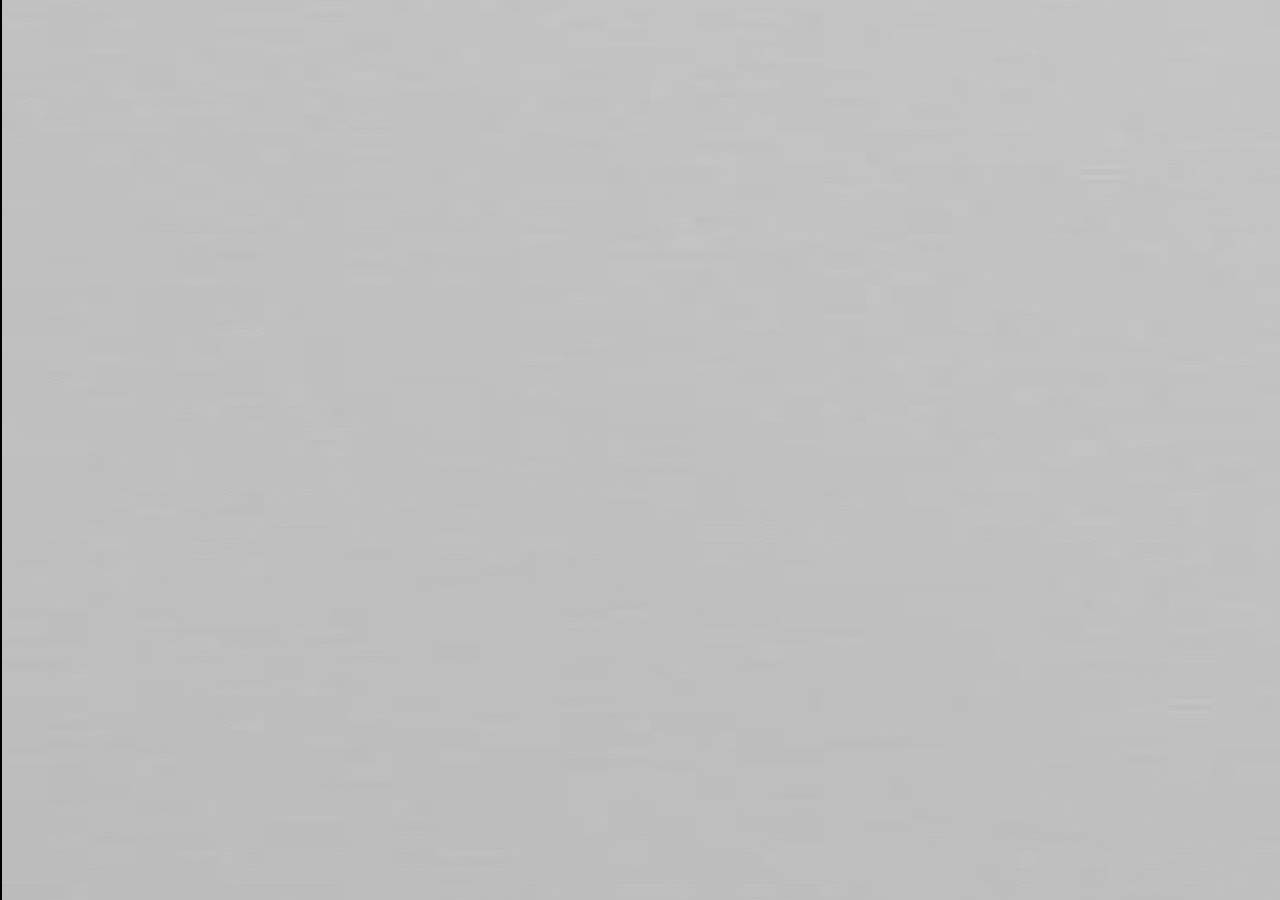
==== index.html @ d753dd09 "Moved files outside of subfolder" ====
<!DOCTYPE html>
<html lang="en">
<head>
    <meta charset="UTF-8">
    <meta http-equiv="X-UA-Compatible" content="IE=edge">
    <meta name="viewport" content="width=device-width, initial-scale=1.0">
    <link rel="stylesheet" href="ANDRO STYLE.css">
    <link rel="preconnect" href="https://fonts.googleapis.com">
<link rel="preconnect" href="https://fonts.gstatic.com" crossorigin>
<link href="https://fonts.googleapis.com/css2?family=GFS+Didot&display=swap" rel="stylesheet">
<link rel="stylesheet" href="/test.css">

    <title>Document</title>
</head>
<body>
    <!DOCTYPE html>
<html>
<head>
<meta name="viewport" content="width=device-width, initial-scale=1">
<style>
* {
  box-sizing: border-box;
}

body {
  margin: 0;
      font-family: Helvetica;
      font-size: 17px;
      padding: 0px;
      display: flex;
      justify-content: center;
      align-items: center;
      overflow: hidden;
      background-image: url(/ANDRO_background.jpg )
    }


#myVideo {
  width: auto;
  height: 100vh;
  object-fit: cover;
}

#contentPost{
  top:50px;
  position:fixed;
  font-size: 40pt;
  min-width: 100vw;
  display: flex;
  align-items: center;
  justify-content: center;
}

.logo{
  width: 500px;
  margin-top: 50px;
}

.wrapper{
  display: flex;
  flex-direction: column;
  justify-content: space-between;
  align-items: center;
  height: 100vh;
  width: 1000px;
  position:absolute;
  padding: auto;
  outline: 2px;
  outline-style: solid;
  outline-color: red;
  padding-top: 70vh;
}

.wrapper-vid{
  display: flex;
  align-items: center;
  float: none;

}

.logo-landing-page{
  margin-top: 50px;
  width:100%;
  max-width: 600px;
}

#mailing-list-landing-page{
  position: fixed !important;
  top: 53%;
  padding-top: 10px !important;
  padding-left: 10px !important;
  padding-right: 10px !important;
  padding-bottom: 20px !important;
  height: 250px;
  width: 320px;
  background-color: rgba(62, 62, 62, 0.8);
  border-radius: 4px;
}

#socials-landing-page{
  margin-top:10px;
  margin-bottom: 10px;
}

#entersite{
  position:absolute;
  top: 87%;
  width: 200px;
  height: 50px;
  border-radius: 2px;
  border: 2px;
  border-style: solid;
  border-color: white;
  display: flex;
  align-items: center;
  justify-content: center;
  background-color: rgba(255, 255, 255, 0.5);
  font-family: DIDOT;
  font-weight: BOLD;
  text-decoration: none;
  color: black;
}

#entersite:hover{
  cursor: pointer;
  background-color: rgba(255, 255, 255, 0.7);
}
</style>
<script>
  console.log("hello")
  var video = document.getElementById("video");
  let windowWidth = window.visualViewport.width
  let windowHeight = window.visualViewport.height
  console.log(windowWidth)

  let source = document.createElement("source")
  source.setAttribute("type", "video/mp4")

  if (windowWidth < 518 && windowHeight > 375) {
    //It is a small screen
    source.setAttribute("src", 'ANDRO test.mp4')
    video.append(source);
  } else
    if (windowWidth > 518 && windowWidth < 1400 && windowHeight > 788) {
      //It is an iPad
      source.setAttribute("src", 'ANDRO test.mp4')
      video.append(source);
    }
    else
      if (windowWidth < 1400 && windowHeight < 788) {
        //It is a portrait device
        source.setAttribute("src", 'ANDRO test.mp4')
        video.append(source);
      }
      else
        if (windowWidth > 1400) {
          //It is a big screen or desktop
          source.setAttribute("src", 'ANDRO test.p4')
          video.append(source);
        }

</script>
<script src="https://code.jquery.com/jquery-1.11.3.js"></script>
  <script>
   
      $(document).ready(function () {
          // Hide the div
          $("#contentPost").hide();
          // Show the div after 5s
          $("#contentPost").delay(3000).fadeIn(100);  
      });  
      
      $(document).ready(function () {
        // Hide the div
        $("#mailing-list-landing-page").hide();
        // Show the div after 5s
        $("#mailing-list-landing-page").delay(4200).fadeIn(450);  
    });  
    $(document).ready(function () {
      // Hide the div
      $("#entersite").hide();
      // Show the div after 5s
      $("#entersite").delay(4600).fadeIn(250);  
  });  
   
  </script>
</head>
<body>
  
  <div class="wrapper-vid">
<video autoplay muted id="myVideo">
  <source src="/ANDRO test.mp4" type="video/mp4">
  Your browser does not support HTML5 video.
</video>
</div>
  <a id="entersite" href="/ANDRO SITE sendinblue.html">ENTER SITE</a>
<div class="mailing-list-container" id="mailing-list-landing-page">
  <div class="mailing-text">Hey..You! <br>Sign up to my mailing list below for personalised content and be the first to get tickets to shows and new releases and more!</div>
  <div class="CONTAINER">
    <div class="sib-form">
      <div id="sib-form-container" class="sib-form-container">
        <div id="error-message" class="sib-form-message-panel">
          <div class="sib-form-message-panel__text sib-form-message-panel__text--center">
          </div>
        </div>
        <div></div>
        <div id="success-message" class="sib-form-message-panel ul.myclass">
          <div class="sib-form-message-panel__text sib-form-message-panel__text--center">
            <span class="sib-form-message-panel__inner-text">
              Your subscription has been successful.
            </span>
          </div>
        </div>
        <div></div>
        <div id="sib-container" class="sib-container--large sib-container--vertical">
          <form id="sib-form" method="POST"
                action="https://fb020527.sibforms.com/serve/[base64]"
                data-type="subscription">
            <div>
              <div class="sib-input sib-form-block">
                <div class="form__entry entry_block">
                  <div class="form__label-row ">

                    <div class="entry__field">

                      <input type="text" class="input" name="EMAIL" id="mce-EMAIL" placeholder="YOUR EMAIL">
                      <div>
                        <div class="sib-form-block">
                          <button class="sib-form-block__button sib-form-block__button-with-loader" type="submit">
                            <svg class="icon clickable__icon progress-indicator__icon sib-hide-loader-icon">

                            </svg>
                            SIGN-UP </button>
                        </div>
                      </div>
                    </div>
                  </div>

                  <label class="entry__error entry__error--primary">
                  </label>
                </div>
              </div>
            </div>


            <input type="text" name="email_address_check" value="" class="input--hidden">
            <input type="hidden" name="locale" value="en">
          </form>
        </div>
      </div>
   
    </div>
    <div class="socials" id="socials-landing-page">
      <img src="/SOCIALS/spotify.svg" class="social-icon" alt="spotify icon">
      <img src="/SOCIALS/facebook-f.svg" class="social-icon" id="facebook" alt="facebook icon">
      <img src="/SOCIALS/twitter.svg" class="social-icon" alt="twitter icon">
      <img src="/SOCIALS/instagram.svg" class="social-icon" alt="instagram icon">
  </div>
  </div>
</div>

<script>
  window.REQUIRED_CODE_ERROR_MESSAGE = 'Please choose a country code';
  window.LOCALE = 'en';
  window.EMAIL_INVALID_MESSAGE = window.SMS_INVALID_MESSAGE = "That doesn't look quite right - try again!";

  window.REQUIRED_ERROR_MESSAGE = "This field cannot be left blank. ";

  window.GENERIC_INVALID_MESSAGE = "That doesn&#039;t look quite right - try again!";




  window.translation = {
    common: {
      selectedList: '{quantity} list selected',
      selectedLists: '{quantity} lists selected'
    }
  };

  var AUTOHIDE = Boolean(1);
</script>
<script defer src="https://sibforms.com/forms/end-form/build/main.js"></script>
  <div id="contentPost">
   <img src="/andro-black.png" alt="Andro-LOGO" class="logo-landing-page">
  </div>

 
<script>
      window.REQUIRED_CODE_ERROR_MESSAGE = 'Please choose a country code';
      window.LOCALE = 'en';
      window.EMAIL_INVALID_MESSAGE = window.SMS_INVALID_MESSAGE = "That doesn't look quite right - try again!";
    
      window.REQUIRED_ERROR_MESSAGE = "This field cannot be left blank. ";
    
      window.GENERIC_INVALID_MESSAGE = "That doesn&#039;t look quite right - try again!";
    
    
    
    
      window.translation = {
        common: {
          selectedList: '{quantity} list selected',
          selectedLists: '{quantity} lists selected'
        }
      };
    
      var AUTOHIDE = Boolean(1);
    </script>
    <script defer src="https://sibforms.com/forms/end-form/build/main.js"></script>


</body>
</html>
</body>
</html>
---- ANDRO STYLE.css ----
/* html,body{
    margin:0;
    background-color: black;
    padding:0;
    align-items: center;
    display: flex;
    flex-direction: column;
    overflow-x: hidden;
    max-width: 100%;
    position: relative;
} */
.lock-scroll00000 {
    position:fixed;
}

#mobile-video{
    max-width: 100vw;
    position: fixed;
    width: 100%;
    min-height: 100%;
    position: absolute;
    object-fit: cover;
    z-index: 0;   
    display: none;
}

#banner-video[poster]{
    object-fit: cover;
}
#smaller-video[poster]{
    object-fit: cover;
}
#mobile-video[poster]{
    object-fit: cover;
}

#smaller-video{
    max-width: 100vw;
    position: fixed;
    width: 100%;
    min-height: 100%;
    position: absolute;
    object-fit: cover;
    z-index: 0;   
    display: none;
    max-height: 100vh;
}

#banner-video{
    max-width: 100vw;
    position: fixed;
    width: 100%;
    height: 100%;
    position: absolute;
    object-fit: cover;
    z-index: 0;   
    display: block;
}

.landing-video{
    opacity: 0.9;
    min-width: 100vw;
    max-width: 100vw;
    height: 100vh;
    max-height: 100vh;
    position: relative;
    z-index: 0;
    padding-bottom: 50px;
}

.award-poster{
    display: flex;
    align-items: center;
    justify-content: center;
    width:70vw;
}

.background-background{
    margin-top:100vh;
    position: absolute;
    width:100%;
    overflow-y: hidden;
}

.background-image-right{
    float:right;
    min-width:100%;
}

.background-image-right-scale{
    float:right;
    transform: scale(1.3);
}

.background-image-left{
    float:left;
    min-width: 100%;
}


/* .big-background-container{
    position:relative;
    max-width:100vw;
    max-height: 1500px;
} */

/* SCALE THE HEIGHT HERE TO CHANGE OVERALL HEIGHT OF PAGE */
.background-container{
    position: relative;
    z-index: 0;
    right:0;
    background-size:cover;
    width: 100vw;
    overflow: hidden;
}

.mailing-text{
    width:280px;
    text-align: center;
    font-family: didot;
    color: white;
    font-size: 12pt;
    line-height: 1.5;
}

.end{
    position: relative;
    z-index: 100;
    margin-top: 180px;
    height: 80px;
    width: 100vw;
    color: white;
    display: flex;
    justify-content: space-between;
    align-items: center;
    flex-direction: column;
}

.footer-text{
    font-family: didot;

}

.navbar{
    width: 100vw;
    display: flex;
    flex-direction: row;
    justify-content: space-between;
    z-index: 1;
    position: fixed;
    top:0;
    z-index: 1;
}

.logo-container{
    max-width: 300px;
    z-index: 1000;
    display: flex;
    position: fixed;
    left:0px;
}

.andro-logo{
    max-width: 100%;
    padding-top: 34px;
    padding-left: 40px;
    z-index: 100;
}

.big-menu-container{
    position: fixed;
    display: flex;
    right: 30px;
    top:40px;
    z-index: 999999999;
}

.menu-container-lewis{
    max-width: 400px;
    display: flex;
    justify-content: space-evenly;
    flex-direction: row;
    margin-top: 50px;
    z-index: 1;
    margin-right: 50px;
    position: absolute;
}

.menu-item-og{
    font-size: 12pt;
    color: white;
    font-family: DIDOT;
    font-weight:lighter;
    text-decoration: none;
    opacity: 0.7;
    width: auto;
    margin-left: 10px;
    margin-right: 10px;
}

.menu-item-og:hover{
    opacity: 1;
    transition-duration: 100ms;
}

.page{
    position:relative;
    display:flex;
    align-items: center;
    justify-content: space-between;
    flex-direction: column;
    width:100vw;
    padding:120px;
    /* outline-width:2px;
    outline-style: solid;
    outline-color: white; */
}

.page-bottom{
    position:relative;
    display:flex;
    align-items: center;
    justify-content: space-between;
    flex-direction: column;
    width:100vw;
    padding-top:50px;
    padding-left:150px;
    padding-right: 150px;
    /* outline-width:2px;
    outline-style: solid;
    outline-color: white; */
}

.mailing-list-container{
    display:flex;
    justify-content: space-between;
    flex-direction: column;
    align-items: center;
    height: 290px;
    width: 280px;
    position: sticky;
    top: 20px;
    z-index: 400;
    padding-top: 90px;
    padding-left: 55px;
    padding-bottom: 20px;
}

.mailing-list-container--landing{
    position:static;
    display:flex;
    justify-content: space-between;
    flex-direction: column;
    align-items: center;
    height: 200px;
    width: 280px;
    z-index: 400;
}

input::placeholder{
    font-family: DIDOT;
    position:sticky;
    bottom: 0;
    text-align: center;
    color: white;
    font-size: 12px;
}

input{
    font-family: didot;
    color: grey;
}



#mc-embedded-subscribe-form{
    display: flex;
    flex-direction: row;
}

.email-box{
    width: 260px;
    height: 30px;
    background-color: rgba(255, 255, 255, 0.24);
    outline: white;
    outline-style: solid;
    outline-width: 2px;
    border-radius: 2pt;
    display: flex;
    justify-content: space-between;
    align-items: center;
    flex-direction: row;
}

.email-address-text{
    color: white;
    height: 33px;
    width: 170px;
    display:flex;
    align-items: center;
    justify-content: center;
    font-size: 12px;
    font-family: didot;
    opacity: 70%;
    bottom:68.5px;
    padding-top: 3px;
}

.line{
    width:2px;
    background-color:white;
    padding-bottom:0%;
    margin: 0%;
    height:100%;
}

.sign-up{
    color: white;
    height: 33px;
    width: 80px;
    display: flex;
    align-items: center;
    justify-content: center;
    font-size: 12px;
    font-family: didot;
    opacity: 100%;
    bottom:68.5px;
    text-decoration: none;
    outline-width: 0px;
    padding-top: 3px;  
}

.socials{
    display: flex;
    flex-direction: row;
    width: 220px;
    justify-content: space-between;
    align-items: center;
    color: white;
    padding-top: 7px;
    margin-bottom: 10px;
}


#facebook{
    width: 15px;
}

.social-icon{
    width: 25px;
    opacity: 0.8;
}

.social-icon:hover{
    opacity: 1;
    cursor: pointer;
}

.buyandstream{
    position:absolute;
    display: flex;
    flex-direction: column;
    justify-content: space-between;
    align-items: center;
    height: 50px;
    width:100vw;
    max-width: 100%;
    bottom:5vh;
    /* outline-width:2px;
    outline-style: solid;
    outline-color: white; */
}

.buyorstream{
    color: white;
    text-decoration: underline;
    font-size: 18px;
}

/* .page-live{
    position:relative;
    display:flex;
    align-items: center;
    justify-content: space-between;
    flex-direction: column;
    width:100vw;
    height:auto;
    min-height: 70vh;
    outline-width:2px;
    outline-style: solid;
    outline-color: white;
 } */

.page-content-container{
    display: flex;
    flex-direction: column;
    align-items: center;
    justify-content: space-between;
    height:auto;
}

.page-content-container-bottom{
    display: flex;
    flex-direction: column;
    align-items: center;
    justify-content: space-between;
}



.header{
    font-family: didot;
    font-size: 18px;
    font-weight: bold;
    color: white;
    margin-bottom: 80px;
    margin-top: 38px;
}

.music-container{
    display: flex;
    flex-direction: column;
    height: 140vh;
    justify-content:space-between;
    align-items: center;
    padding: 100px;

}

.EP-artwork{
    width: 450px;
}

#relative.buyandstream{
    width: 500px;
    position:relative;
    margin-bottom: 0px;
}

.EP-container{
    display: flex;
    align-items: center;
    flex-direction: column;
    justify-content: space-between;
    height: 580px;
}

.both-EP{
    display: flex;
    flex-direction: row;
    justify-content: space-between;
    width: 1100px;
}

.vid-container{
   
    display: flex;
    align-items: center;
    justify-content: center;
    position: relative;
}

.video{
    position: relative;
    width: 100%;
    height: 100%;
    aspect-ratio: 16 /9;
}

.video-page-container{
    display: flex;
    flex-direction: column;
    justify-content:space-between;
    align-items: center;
    padding: 100px;
}

* {box-sizing:border-box}

/* Slideshow container */
/* .slideshow-container {
  max-width: 1000px;
  position: relative;
  margin: auto;
  display: flex;
  flex-direction: row;
  align-items: center;
  justify-content: center;
  margin-top: 10px;
  margin-bottom: 20px;
} */

/* Hide the images by default */
.mySlides {
    width: 90vw;
    max-width: 1200px;
    max-height: 90%;
    position: relative;
}

/* Container for the L+R arrows */
.arrows{
    position: absolute;
    z-index: 100;
    display: flex;
    flex-direction: row;
    justify-content: space-between;
    width: 85vw;
    max-width:1000px;
}


.arrow{
    width:28px;
}

/* Next & previous buttons */
.prev, .next {
  cursor: pointer;
  position: relative;
  top: 50%;
  display: flex;
  align-items: center;
  justify-content: center;
  padding: 16px;
  color: rgb(255, 255, 255);
  font-weight: bold;
  font-size: 28px;
  transition: 0.6s ease;
  border-radius: 0 3px 3px 0;
  user-select: none;
    transform: scale(0.7);
}

/* Position the "next button" to the right */
.next {
  right: 0;
  border-radius: 3px 0 0 3px;
}

/* Fading animation */
.fade {
  animation-name: fade;
  animation-duration: 1.5s;
}

@keyframes fade {
  from {opacity: .4}
  to {opacity: 1}
}

.link-block{
    margin-top: 30px;
}
.see-more{
    color: white;
    text-decoration: underline;
    font-family: didot;
    font-size: 12pt;
    position: relative;
}

.anchor{
    position:absolute;
    margin-bottom: 150px;
}

.email-helper-text{
    font-family: didot;
    font-size: 200pt;
}

.full-screen-image{
    width: 100vw;
    min-height: 100vh;
}

/* HAMBURGER MENU STYLING */

#menu__toggle {
    opacity: 0;
  }
  
  #menu__toggle:checked~.menu__btn>span {
    transform: rotate(45deg);
  }
  
  #menu__toggle:checked~.menu__btn>span::before {
    top: 0;
    transform: rotate(0);
  }
  
  #menu__toggle:checked~.menu__btn>span::after {
    top: 0;
    transform: rotate(90deg);
  }
  
  #menu__toggle:checked~.menu__box {
    visibility: visible;
    left: 0;
  }
  
  .menu__btn {
    display: flex;
    align-items: center;
    position: absolute;
    top: 22px;
    left: 88%;
    width: 32px;
    height: 32px;
    cursor: pointer;
    z-index: 2;
  }
  
  .menu__btn>span {
    display: block;
    position: absolute;
    width: 100%;
    height: 2px;
    background-color: #616161;
    transition-duration: .25s;
  }
  
  .menu__btn>span::before,
  .menu__btn>span::after {
    display: block;
    position: absolute;
    width: 100%;
    height: 2px;
    background-color: #616161;
    transition-duration: .25s;
  }
  
  .menu__btn>span::before {
    content: '';
    top: -8px;
  }
  
  .menu__btn>span::after {
    content: '';
    top: 8px;
  }
  
  .menu__box {
    display: block;
    position: fixed;
    visibility: hidden;
    top: 0;
    left: -100%;
    width: 100%;
    height: 100%;
    margin: 0;
    padding: 80px 0;
    transition-duration: .25s;
    z-index: 1;
  }
  
  .menu__item {
    display: block;
    padding: 12px 24px;
    color: black;
    font-size: 25px;
    font-weight: 600;
    text-decoration: none;
    transition-duration: .25s;
  }
  
  
  .nav_desc {
    position: relative;
    text-align: center;
    padding-top: 50px;
    color: blue;
  }

  .logo-landing-page{
      padding-left: 40px;
      padding-right:40px;
  }
  .social-link{
      position: relative;
  }

  /* mute button stuff */

  #mutebutton {
    width: 45px;
    height: 60px;
    position: fixed;
    bottom: 5vh;
    left: 5%;
    z-index: 999999;
    opacity: 0;
    cursor: pointer;
  }

  .icon {
    position: fixed;
    bottom: 5vh;
    left: 5%;
    z-index: 10;
    cursor: pointer;
    transform-origin: left;
    opacity: 0.7;
  }

  .icon2 {
    position: fixed;
    bottom: 5vh;
    left: 5%;
    z-index: 10;
    cursor: pointer;
    transform-origin: left;
    opacity: 0;
  }

  .shapeexp:hover {
    fill-rule: nonzero;
    opacity: 1;
  }

  .shapeexp {
    z-index: 99999999999999;
  }

  .hoverexp {
    height: 45px;
    border: 2px solid white;
    text-align: center;
    width: 120px;
    padding: 0px !important;
    font-size: 16px;
    color: #fff;
    border-radius: 3px;
    position: fixed;
    bottom: 5vh;
    left: 7%;
    margin-left: -60px;
    cursor: pointer;
  }

  /* ///BREAKPOINTS/// */

/* @media only screen and (max-width: 1500px)and (min-width: 800px) {
    #smaller-video{
        display: flex;
    }
    #banner-video{
        display:none;
    }
    #mobile-video{
        display:none;
    }
} */
@media only screen and (max-width: 1500px) and (orientation:portrait) and (min-width:838px) {

    .award-poster{
        display: flex;
        align-items: center;
        justify-content: center;
        width:96vw;
    }
    .both-EP{
        display: flex;
        flex-direction: column;
        justify-content: space-between;
        width: auto;
    }
    /* .video{
        width: 850px;
        height: 420px;
    } */

    #live-dates{
        height: auto;
        padding-top:50px;
        padding-bottom:50px;
    }
    #topEP{
        margin-bottom: 50px;
    }
    .header{
        margin-bottom: 60px;
    }
    .page{
        padding: 0px;
        padding-top: 80px;
        padding-bottom: 80px;
    }
    .end{
        margin-top:120px;
    }
    #banner-video{
        display:none;
    }
    #smaller-video{
        display:flex;
    }
    #mobile-video{
        display:none;
    }
}

@media only screen and (max-width: 1324px){
    .both-EP{
        display: flex;
        flex-direction: column;
        height: auto;
    }

    #topEP{
        margin-bottom: 40px;
    }
    #banner-video{
        display: none !important;
    }
    #smaller-video{
        display: flex;
    }

}
@media only screen and (min-width: 1024px) and (max-height: 730px){
    .mailing-list-container{
        position: absolute;
        padding-top: 100px;
        padding-left: 0px;
        padding-bottom: 0px;
        height: auto;
        top:0;
        margin-top:100vh;
        width: 100vw;
    }
    .height{
        min-height:300px;
        min-width: 10px;
        background-color: blue;
    }
    #banner-video{
        display: none !important;
    }
    #smaller-video{
        display: flex;
    }
  
}
@media only screen and (max-width: 1024px) and (orientation:landscape){
    .mailing-list-container{
        position: absolute;
        padding-top: 100px;
        padding-left: 0px;
        padding-bottom: 0px;
        height: auto;
        top:0;
        margin-top:100vh;
        width: 100vw;
    }
    .height{
        min-height:300px;
        min-width: 10px;
        background-color: blue;
    }

    .EP-container{
        height: auto;
    }
    .buyandstream{
        margin-top:70px;
    }

    .header{
        margin-bottom: 40px;
    }

    #banner-video{
        display: none !important;
    }
    #smaller-video{
        display: flex;
    }
}

@media only screen and (max-width: 800px) and (orientation:landscape){
    #banner-video{
        display: none;
    }
}
@media only screen and (max-width: 1024px) and (orientation:portrait){

    #award-poster-page{
        width:100vw;
        padding-left: 2vw;
        padding-right:2vw;
    }

    .award-poster{
        max-height: 100vh;
    }
    /* .video{
        width: 100vw;
        height: 400px;
    } */
    .page{
        padding: 0px;
        padding-top: 50px;
        padding-bottom: 50px;
    }
    .end{
        margin-top:120px;
    }
    .andro-logo{
        padding-top: 30px;
        padding-left: 30px;
    }
    .mailing-list-container{
        position: absolute;
        padding-top: 150px;
        padding-left: 0px;
        padding-bottom: 0px;
        height: auto;
        top:0;
        margin-top:100vh;
        width: 100vw;
    }
    .height{
        min-height:350px;
        min-width: 10px;
        background-color: blue;
    }
    .menu-container{
        display: flex;
    } 
    #banner-video{
        display: none;
    }

    #smaller-video{
        display:flex;
    }

}

@media only screen and (max-width: 800px) and (min-height:400px) {

    /* .video{
        width: 100vw;
        height: 350px;
    } */
     .menu-container{
        display: none;
    } 
    .navbar-hamburger .menu-items {
        position: relative;
    } 
    .end{
        margin-top:80px;
    }
    .navbar-hamburger .menu-items {
        position: relative;
    } 

    .big-menu-container{
        display: none;
    }
    .andro-logo{
        padding-top: 30px;
        padding-left: 30px;
    }
    .header{
        margin-bottom:50px;
    }
    .award-poster{
        width:100vw;
        padding-left: 0vw;
        padding-right:0vw;
    }
    #banner-video{
        display: none !important;
    }
    #mobile-video{
        display:flex;
        width: auto;
        max-height:100vh;
        align-self: center;
        display: flex;
    }
    #smaller-video{
        display:none!important;
    } 
    .mailing-list-container{
        position: absolute;
        padding-top: 150px;
        padding-left: 0px;
        padding-bottom: 0px;
        height: auto;
        top:0;
        margin-top:100vh;
        width: 100vw;
    }
    .height{
        min-height:350px;
        min-width: 10px;
        background-color: blue;
    }
}

@media only screen and (max-width: 507px) and (orientation:portrait) {

    .page{
        padding: 0px;
        padding-top: 50px;
        padding-bottom: 50px;
    }
    .menu-container{
        display: none;
    }
    .EP-artwork{
        width:320px;
    }
    .EP-container{
        height: 440px;
    }
    .end{
        margin-top:70px;
    }

    .logo-container{
        max-width: 270px;
        margin-top: 5px;
        margin-left: 5px;
    }
    /* .video{
        width: 100vw;
        height: 250px;
    } */
    .andro-logo{
        padding-top: 25px;
        padding-left: 30px;
    }
    #sib-container{
        padding-top: 10px;
        padding-bottom: 10px;
    }

    .CONTAINER{
        margin-top: 3px !important;
        margin-bottom: 3px !important;
    }
    .award-poster{
        width:100vw;
        padding-left: 0vw;
        padding-right:0vw;
    }
    #banner-video{
        display:none;
    }
    #mobile-video{
        display:flex;
    }
    .mailing-list-container{
        position: absolute;
        padding-top: 80px!important;
        padding-left: 0px;
        padding-bottom: 0px;
        height: auto;
        top:0;
        margin-top:100vh;
        width: 100vw;
    }
    .height{
        min-height:300px!important;
        min-width: 10px;
        background-color: blue;
    }
    .end-margin{
        height:20px !important;
    }
}

@media only screen and (max-width: 400px) and (orientation:portrait) {
    .logo-container{
        max-width: 200px;
        margin-top: 10px;
        margin-left: 10px;
    }
    .award-poster{
        width:100vw;
        padding-left: 0vw;
        padding-right:0vw;
    }
    #banner-video{
        display:none;
    }
    #mobile-video{
        display:flex;
        min-width: 100vw;
    }
    .mailing-list-container{
        position: absolute;
        padding-top: 150px;
        padding-left: 0px;
        padding-bottom: 0px;
        height: auto;
        top:0;
        margin-top:100vh;
        width: 100vw;
    }
    .height{
        min-height:350px;
        min-width: 10px;
        background-color: blue;
    }
    .end-margin{
        height:20px !important;
    }
    .andro-logo{
        padding-left:15px;
    }
    /* .EP-artwork{
        height: 90vh;
        width: auto;
    }

    .EP-container{
        height: auto;
    }
    .buyandstream{
        margin-top:70px;
    }

    .header{
        margin-bottom: 40px;
    } */
}

@media only screen and (max-width: 799px) and (orientation:landscape) {

    .big-menu-container{
        display: none;
    }
    .navbar-hamburger .menu-items {
        position: relative;
    } 
    #mailing-text-mobile{
        padding-top:20px;
        text-align: center;
        max-width: 250px;
    }
    .EP-artwork{
        height: 90vh;
        width: auto;
    }

    .EP-container{
        height: auto;
    }
    .buyandstream{
        margin-top:70px;
    }

    .header{
        margin-bottom: 40px;
    }
  
    .CONTAINER{
        margin-top: 5px !important;
    }
    .socials{
        padding-top: 15px;
    }
    .mailing-list-container{
        position: absolute;
        padding-top: 150px;
        padding-left: 0px;
        padding-bottom: 0px;
        height: auto;
        top:0;
        margin-top:100vh;
        width: 100vw;
    }
    .height{
        min-height:350px;
        min-width: 10px;
        background-color: blue;
    }
    #banner-video{
        display: none;
    }
    
}
@media only screen and (max-width: 300px) {
    .andro-logo{
        width: 150px;
        padding-left: 10px;
    }
    .hamburger{
        transform: scale(0.6);
        margin-top: -6px;
    }
    #mobile-video{
        min-width:100vw;
        height: auto;
    }
    #banner-video{
        display:none;
    }
    .EP-artwork{
        max-width: 100vw;
    }
}
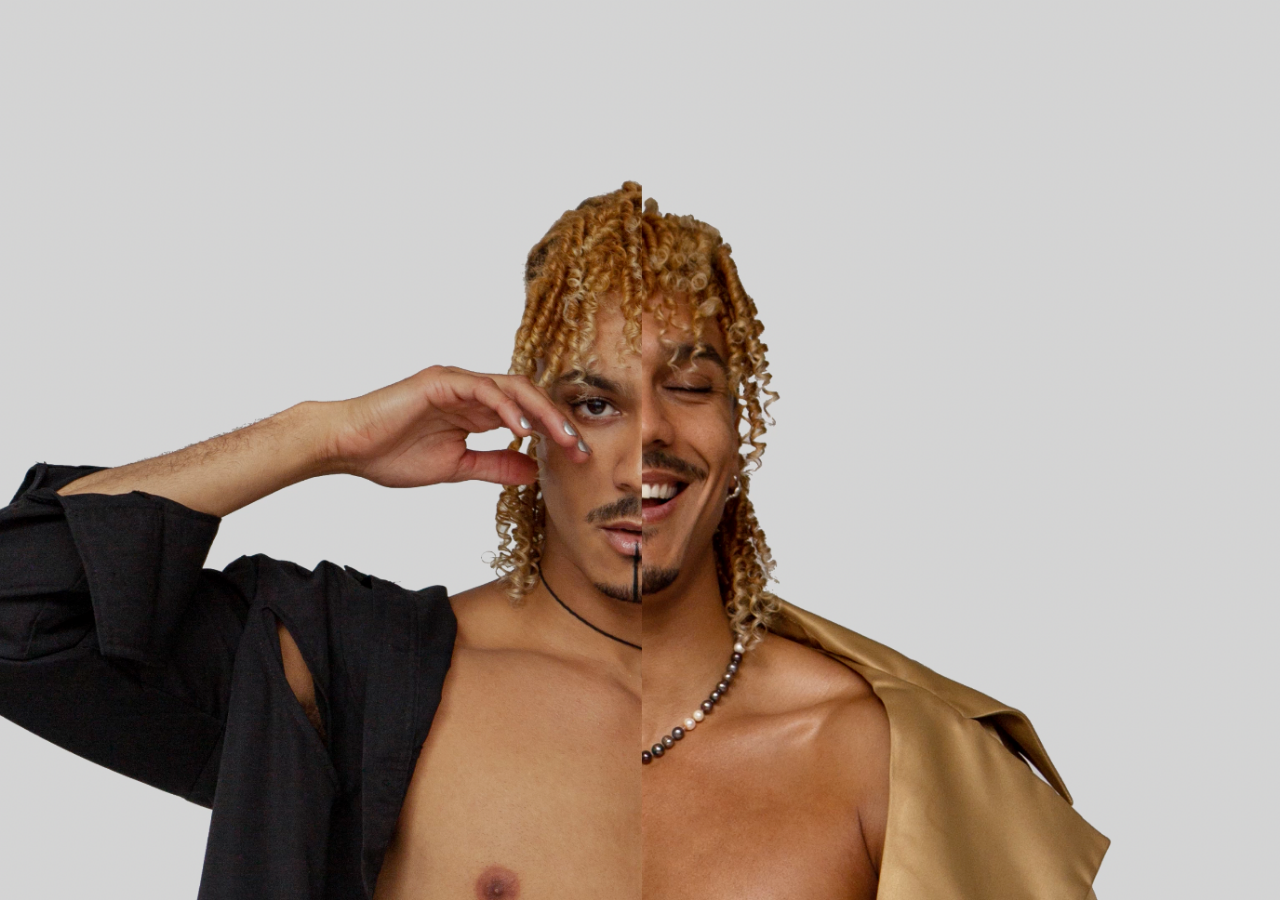
==== commit a0c7754f: "landing page should work now" ====
--- a/index.html
+++ b/index.html
@@ -1,316 +1,245 @@
 <!DOCTYPE html>
 <html lang="en">
+
 <head>
-    <meta charset="UTF-8">
-    <meta http-equiv="X-UA-Compatible" content="IE=edge">
-    <meta name="viewport" content="width=device-width, initial-scale=1.0">
-    <link rel="stylesheet" href="ANDRO STYLE.css">
-    <link rel="preconnect" href="https://fonts.googleapis.com">
-<link rel="preconnect" href="https://fonts.gstatic.com" crossorigin>
-<link href="https://fonts.googleapis.com/css2?family=GFS+Didot&display=swap" rel="stylesheet">
-<link rel="stylesheet" href="/test.css">
-
-    <title>Document</title>
+  <meta charset="UTF-8">
+  <meta http-equiv="X-UA-Compatible" content="IE=edge">
+  <meta name="viewport" content="width=device-width, initial-scale=1.0">
+  <link rel="stylesheet" href="ANDRO STYLE.css">
+  <link rel="preconnect" href="https://fonts.googleapis.com">
+  <link rel="preconnect" href="https://fonts.gstatic.com" crossorigin>
+  <link href="https://fonts.googleapis.com/css2?family=GFS+Didot&display=swap" rel="stylesheet">
+  <link rel="stylesheet" href="/MAILING-LIST.css">
+
+  <title>Document</title>
 </head>
+
 <body>
-    <!DOCTYPE html>
-<html>
-<head>
-<meta name="viewport" content="width=device-width, initial-scale=1">
-<style>
-* {
-  box-sizing: border-box;
-}
-
-body {
-  margin: 0;
-      font-family: Helvetica;
-      font-size: 17px;
-      padding: 0px;
-      display: flex;
-      justify-content: center;
-      align-items: center;
-      overflow: hidden;
-      background-image: url(/ANDRO_background.jpg )
-    }
-
-
-#myVideo {
-  width: auto;
-  height: 100vh;
-  object-fit: cover;
-}
-
-#contentPost{
-  top:50px;
-  position:fixed;
-  font-size: 40pt;
-  min-width: 100vw;
-  display: flex;
-  align-items: center;
-  justify-content: center;
-}
-
-.logo{
-  width: 500px;
-  margin-top: 50px;
-}
-
-.wrapper{
-  display: flex;
-  flex-direction: column;
-  justify-content: space-between;
-  align-items: center;
-  height: 100vh;
-  width: 1000px;
-  position:absolute;
-  padding: auto;
-  outline: 2px;
-  outline-style: solid;
-  outline-color: red;
-  padding-top: 70vh;
-}
-
-.wrapper-vid{
-  display: flex;
-  align-items: center;
-  float: none;
-
-}
-
-.logo-landing-page{
-  margin-top: 50px;
-  width:100%;
-  max-width: 600px;
-}
-
-#mailing-list-landing-page{
-  position: fixed !important;
-  top: 53%;
-  padding-top: 10px !important;
-  padding-left: 10px !important;
-  padding-right: 10px !important;
-  padding-bottom: 20px !important;
-  height: 250px;
-  width: 320px;
-  background-color: rgba(62, 62, 62, 0.8);
-  border-radius: 4px;
-}
-
-#socials-landing-page{
-  margin-top:10px;
-  margin-bottom: 10px;
-}
-
-#entersite{
-  position:absolute;
-  top: 87%;
-  width: 200px;
-  height: 50px;
-  border-radius: 2px;
-  border: 2px;
-  border-style: solid;
-  border-color: white;
-  display: flex;
-  align-items: center;
-  justify-content: center;
-  background-color: rgba(255, 255, 255, 0.5);
-  font-family: DIDOT;
-  font-weight: BOLD;
-  text-decoration: none;
-  color: black;
-}
-
-#entersite:hover{
-  cursor: pointer;
-  background-color: rgba(255, 255, 255, 0.7);
-}
-</style>
-<script>
-  console.log("hello")
-  var video = document.getElementById("video");
-  let windowWidth = window.visualViewport.width
-  let windowHeight = window.visualViewport.height
-  console.log(windowWidth)
-
-  let source = document.createElement("source")
-  source.setAttribute("type", "video/mp4")
-
-  if (windowWidth < 518 && windowHeight > 375) {
-    //It is a small screen
-    source.setAttribute("src", 'ANDRO test.mp4')
-    video.append(source);
-  } else
-    if (windowWidth > 518 && windowWidth < 1400 && windowHeight > 788) {
-      //It is an iPad
-      source.setAttribute("src", 'ANDRO test.mp4')
-      video.append(source);
-    }
-    else
-      if (windowWidth < 1400 && windowHeight < 788) {
-        //It is a portrait device
+  <!DOCTYPE html>
+  <html>
+
+  <head>
+    <meta name="viewport" content="width=device-width, initial-scale=1">
+    <style>
+      * {
+        box-sizing: border-box;
+      }
+
+      body {
+        margin: 0;
+        font-family: Helvetica;
+        font-size: 17px;
+        padding: 0px;
+        display: flex;
+        justify-content: center;
+        align-items: center;
+        overflow: hidden;
+        display: flex;
+        flex-direction: column;
+        align-items: center;
+        justify-content: center;
+        background-color: #CFCECE;
+        width: 100vw;
+        height: auto;
+      }
+
+
+      #myVideo {
+        width: auto;
+        height: 100vh;
+        object-fit: cover;
+      }
+
+      #contentPost {
+        top: 50px;
+        position: fixed;
+        font-size: 40pt;
+        min-width: 100vw;
+        display: flex;
+        align-items: center;
+        justify-content: center;
+      }
+
+      .wrapper {
+        display: flex;
+        flex-direction: column;
+        justify-content: space-between;
+        align-items: center;
+        height: 100vh;
+        width: 1000px;
+        position: absolute;
+        padding: auto;
+        outline: 2px;
+        outline-style: solid;
+        outline-color: red;
+        padding-top: 70vh;
+      }
+
+      .logo-landing-page {
+        margin-top: 50px;
+        width: 100%;
+        max-width: 1000px;
+      }
+
+      #mailing-list-landing-page {
+        position: fixed !important;
+        top: 53%;
+        padding-top: 10px !important;
+        padding-left: 10px !important;
+        padding-right: 10px !important;
+        padding-bottom: 20px !important;
+        height: 250px;
+        width: 320px;
+        background-color: rgba(62, 62, 62, 0.8);
+        border-radius: 4px;
+        opacity: 0;
+      }
+
+      #socials-landing-page {
+        margin-top: 10px;
+        margin-bottom: 10px;
+      }
+
+      #entersite {
+        position: absolute;
+        top: 87%;
+        width: 200px;
+        height: 50px;
+        border-radius: 2px;
+        border: 2px;
+        border-style: solid;
+        border-color: white;
+        display: flex;
+        align-items: center;
+        justify-content: center;
+        background-color: rgba(255, 255, 255, 0.5);
+        font-family: DIDOT;
+        font-weight: BOLD;
+        text-decoration: none;
+        color: black;
+      }
+
+      #entersite:hover {
+        cursor: pointer;
+        background-color: rgba(255, 255, 255, 0.7);
+      }
+
+      @media only screen and (max-height: 700px) {
+        .logo-landing-page {
+          max-width: 550px !important;
+          margin-top: 0px !important;
+        }
+      @media only screen and (max-width: 420px) {
+        .logo-landing-page {
+          margin-top: 10px !important;
+        }
+      
+
+        @media only screen and (max-height: 460px) {
+          .logo-landing-page {
+            max-width: 350px;
+            margin-top: 0px;
+          }
+
+          #entersite {
+            transform: scale(0.7);
+            transform-origin: top;
+          }
+
+          @media only screen and (max-width: 768px) {
+
+            .logo-landing-page {
+              margin-top: 0px;
+              width: 100%;
+              max-width: 500px;
+            }
+
+            #myVideo {
+              width: auto;
+              height: 100vh;
+              object-fit: cover;
+            }
+    </style>
+  </head>
+
+
+  <body>
+    <script>
+      console.log("hello")
+      var video = document.getElementById("video");
+      let windowWidth = window.visualViewport.width
+      let windowHeight = window.visualViewport.height
+      console.log(windowWidth)
+
+      let source = document.createElement("source")
+      source.setAttribute("type", "video/mp4")
+
+      if (windowWidth < 518 && windowHeight > 375) {
+        //It is a small screen
         source.setAttribute("src", 'ANDRO test.mp4')
         video.append(source);
-      }
-      else
-        if (windowWidth > 1400) {
-          //It is a big screen or desktop
-          source.setAttribute("src", 'ANDRO test.p4')
+      } else
+        if (windowWidth > 518 && windowWidth < 1400 && windowHeight > 788) {
+          //It is an iPad
+          source.setAttribute("src", 'ANDRO test.mp4')
           video.append(source);
         }
-
-</script>
-<script src="https://code.jquery.com/jquery-1.11.3.js"></script>
-  <script>
-   
+        else
+          if (windowWidth < 1400 && windowHeight < 788) {
+            //It is a portrait device
+            source.setAttribute("src", 'ANDRO test.mp4')
+            video.append(source);
+          }
+          else
+            if (windowWidth > 1400) {
+              //It is a big screen or desktop
+              source.setAttribute("src", 'ANDRO test.p4')
+              video.append(source);
+            }
+
+    </script>
+    <script src="https://code.jquery.com/jquery-1.11.3.js"></script>
+    <script>
+
       $(document).ready(function () {
-          // Hide the div
-          $("#contentPost").hide();
-          // Show the div after 5s
-          $("#contentPost").delay(3000).fadeIn(100);  
-      });  
-      
+        // Hide the div
+        $("#contentPost").hide();
+        // Show the div after 5s
+        $("#contentPost").delay(3000).fadeIn(100);
+      });
+
       $(document).ready(function () {
         // Hide the div
         $("#mailing-list-landing-page").hide();
         // Show the div after 5s
-        $("#mailing-list-landing-page").delay(4200).fadeIn(450);  
-    });  
-    $(document).ready(function () {
-      // Hide the div
-      $("#entersite").hide();
-      // Show the div after 5s
-      $("#entersite").delay(4600).fadeIn(250);  
-  });  
-   
-  </script>
-</head>
-<body>
-  
-  <div class="wrapper-vid">
-<video autoplay muted id="myVideo">
-  <source src="/ANDRO test.mp4" type="video/mp4">
-  Your browser does not support HTML5 video.
-</video>
-</div>
-  <a id="entersite" href="/ANDRO SITE sendinblue.html">ENTER SITE</a>
-<div class="mailing-list-container" id="mailing-list-landing-page">
-  <div class="mailing-text">Hey..You! <br>Sign up to my mailing list below for personalised content and be the first to get tickets to shows and new releases and more!</div>
-  <div class="CONTAINER">
-    <div class="sib-form">
-      <div id="sib-form-container" class="sib-form-container">
-        <div id="error-message" class="sib-form-message-panel">
-          <div class="sib-form-message-panel__text sib-form-message-panel__text--center">
-          </div>
-        </div>
-        <div></div>
-        <div id="success-message" class="sib-form-message-panel ul.myclass">
-          <div class="sib-form-message-panel__text sib-form-message-panel__text--center">
-            <span class="sib-form-message-panel__inner-text">
-              Your subscription has been successful.
-            </span>
-          </div>
-        </div>
-        <div></div>
-        <div id="sib-container" class="sib-container--large sib-container--vertical">
-          <form id="sib-form" method="POST"
-                action="https://fb020527.sibforms.com/serve/[base64]"
-                data-type="subscription">
-            <div>
-              <div class="sib-input sib-form-block">
-                <div class="form__entry entry_block">
-                  <div class="form__label-row ">
-
-                    <div class="entry__field">
-
-                      <input type="text" class="input" name="EMAIL" id="mce-EMAIL" placeholder="YOUR EMAIL">
-                      <div>
-                        <div class="sib-form-block">
-                          <button class="sib-form-block__button sib-form-block__button-with-loader" type="submit">
-                            <svg class="icon clickable__icon progress-indicator__icon sib-hide-loader-icon">
-
-                            </svg>
-                            SIGN-UP </button>
-                        </div>
-                      </div>
-                    </div>
-                  </div>
-
-                  <label class="entry__error entry__error--primary">
-                  </label>
-                </div>
-              </div>
-            </div>
-
-
-            <input type="text" name="email_address_check" value="" class="input--hidden">
-            <input type="hidden" name="locale" value="en">
-          </form>
-        </div>
-      </div>
-   
+        $("#mailing-list-landing-page").delay(4200).fadeIn(450);
+      });
+      $(document).ready(function () {
+        // Hide the div
+        $("#entersite").hide();
+        // Show the div after 5s
+        $("#entersite").delay(4600).fadeIn(250);
+      });
+
+    </script>
+
+
+    <video playsinline autoplay muted id="myVideo" poster="/landing-page-poster.png">
+      <source src="/ANDRO-LANDING-PAGE.mp4" type="video/mp4">
+      Your browser does not support HTML5 video.
+    </video>
+    <a id="entersite" href="/ANDRO SITE.html">ENTER SITE</a>
+
+    <script defer src="https://sibforms.com/forms/end-form/build/main.js"></script>
+    <div id="contentPost">
+      <img src="/andro-black.png" alt="Andro-LOGO" class="logo-landing-page">
     </div>
-    <div class="socials" id="socials-landing-page">
-      <img src="/SOCIALS/spotify.svg" class="social-icon" alt="spotify icon">
-      <img src="/SOCIALS/facebook-f.svg" class="social-icon" id="facebook" alt="facebook icon">
-      <img src="/SOCIALS/twitter.svg" class="social-icon" alt="twitter icon">
-      <img src="/SOCIALS/instagram.svg" class="social-icon" alt="instagram icon">
-  </div>
-  </div>
-</div>
-
-<script>
-  window.REQUIRED_CODE_ERROR_MESSAGE = 'Please choose a country code';
-  window.LOCALE = 'en';
-  window.EMAIL_INVALID_MESSAGE = window.SMS_INVALID_MESSAGE = "That doesn't look quite right - try again!";
-
-  window.REQUIRED_ERROR_MESSAGE = "This field cannot be left blank. ";
-
-  window.GENERIC_INVALID_MESSAGE = "That doesn&#039;t look quite right - try again!";
-
-
-
-
-  window.translation = {
-    common: {
-      selectedList: '{quantity} list selected',
-      selectedLists: '{quantity} lists selected'
-    }
-  };
-
-  var AUTOHIDE = Boolean(1);
-</script>
-<script defer src="https://sibforms.com/forms/end-form/build/main.js"></script>
-  <div id="contentPost">
-   <img src="/andro-black.png" alt="Andro-LOGO" class="logo-landing-page">
-  </div>
-
- 
-<script>
-      window.REQUIRED_CODE_ERROR_MESSAGE = 'Please choose a country code';
-      window.LOCALE = 'en';
-      window.EMAIL_INVALID_MESSAGE = window.SMS_INVALID_MESSAGE = "That doesn't look quite right - try again!";
-    
-      window.REQUIRED_ERROR_MESSAGE = "This field cannot be left blank. ";
-    
-      window.GENERIC_INVALID_MESSAGE = "That doesn&#039;t look quite right - try again!";
-    
-    
-    
-    
-      window.translation = {
-        common: {
-          selectedList: '{quantity} list selected',
-          selectedLists: '{quantity} lists selected'
-        }
-      };
-    
-      var AUTOHIDE = Boolean(1);
-    </script>
-    <script defer src="https://sibforms.com/forms/end-form/build/main.js"></script>
-
-
+
+
+
+  </body>
+
+  </html>
 </body>
-</html>
-</body>
+
 </html>--- a/MAILING-LIST.css
+++ b/MAILING-LIST.css
@@ -0,0 +1,2842 @@
+
+/* CONTROL OVERALL SIZE */
+.CONTAINER{
+  min-width: 300px;
+  WIDTH: 100%;
+  margin-top: 15px;
+  margin-bottom: 16px;
+  display: flex;
+  align-items: center;
+  flex-direction: column;
+}
+
+button{
+  border-width: 0px;
+}
+/* BUTTON */
+.sib-form-block__button {
+  color: black;
+  height: 33px;
+  width: 100px;
+  display: flex;
+  align-items: center;
+  justify-content: center;
+  font-size: 12px;
+  font-family: didot;
+  opacity: 100%;
+  bottom:68.5px;
+  text-decoration: none;
+  outline-width: 0px;
+  background-color: whitesmoke;
+}
+
+.sib-form-block__button:hover{
+  background-color: rgba(0, 0, 0, 0.0.1);
+  font-style: bold;
+  border-style: solid;
+  border-width: 1px;
+  border-color: rgba(0, 0, 0, 0.1);
+}
+
+#success-message{
+    margin-top:5px;
+    margin-bottom:10px;
+}
+
+#error-message{
+  font-family: didot;
+  font-size: 50px;
+  max-width: 100px;
+}
+
+#error-message{
+    display:none;
+
+}
+SHOWS SUCCESS MESSAGE
+.sib-form-message-panel {
+  display: none;
+}
+.sib-form-message-panel {
+  display: flex;
+  align-items: center;
+  margin: 0;
+  padding: 0rem;
+  font-family: didot;
+  font-size: 12pt;
+  color: white;
+  text-align: center;
+  padding-top: 10px;
+  padding-bottom: 10px;
+  padding-left: 5px;
+  padding-right: 5px;
+  margin-top: 20px;
+  margin-bottom: 20px;
+  outline: 2px;
+  outline-style: solid;
+  outline-color: white;
+}
+
+
+/* .sib-flag {
+  display: inline-block;
+  width: 32px;
+  min-width: 2rem;
+  height: 32px;
+  background: url('https://static.sendinblue.com/images/flags.png') no-repeat;
+}
+.sib-flag.sib-flag-ad {
+  background-position: -3px -0px;
+  width: 30px;
+  height: 30px;
+} */
+/* .sib-flag.sib-flag-ae {
+  background-position: -36px -0px;
+  width: 30px;
+  height: 30px;
+}
+.sib-flag.sib-flag-af {
+  background-position: -69px -0px;
+  width: 30px;
+  height: 30px;
+}
+.sib-flag.sib-flag-ag {
+  background-position: -102px -0px;
+  width: 30px;
+  height: 30px;
+}
+.sib-flag.sib-flag-ai {
+  background-position: -135px -0px;
+  width: 30px;
+  height: 30px;
+}
+.sib-flag.sib-flag-al {
+  background-position: -168px -0px;
+  width: 30px;
+  height: 30px;
+}
+.sib-flag.sib-flag-am {
+  background-position: -201px -0px;
+  width: 30px;
+  height: 30px;
+}
+.sib-flag.sib-flag-ao {
+  background-position: -234px -0px;
+  width: 30px;
+  height: 30px;
+}
+.sib-flag.sib-flag-aq {
+  background-position: -267px -0px;
+  width: 30px;
+  height: 30px;
+}
+.sib-flag.sib-flag-ar {
+  background-position: -300px -0px;
+  width: 30px;
+  height: 30px;
+}
+.sib-flag.sib-flag-as {
+  background-position: -333px -0px;
+  width: 30px;
+  height: 30px;
+}
+.sib-flag.sib-flag-at {
+  background-position: -366px -0px;
+  width: 30px;
+  height: 30px;
+}
+.sib-flag.sib-flag-au {
+  background-position: -399px -0px;
+  width: 30px;
+  height: 30px;
+}
+.sib-flag.sib-flag-aw {
+  background-position: -432px -0px;
+  width: 30px;
+  height: 30px;
+}
+.sib-flag.sib-flag-ax {
+  background-position: -465px -0px;
+  width: 30px;
+  height: 30px;
+}
+.sib-flag.sib-flag-az {
+  background-position: -498px -0px;
+  width: 30px;
+  height: 30px;
+}
+.sib-flag.sib-flag-ba {
+  background-position: -3px -33px;
+  width: 30px;
+  height: 30px;
+}
+.sib-flag.sib-flag-bb {
+  background-position: -36px -33px;
+  width: 30px;
+  height: 30px;
+}
+.sib-flag.sib-flag-bd {
+  background-position: -69px -33px;
+  width: 30px;
+  height: 30px;
+}
+.sib-flag.sib-flag-be {
+  background-position: -102px -33px;
+  width: 30px;
+  height: 30px;
+}
+.sib-flag.sib-flag-bf {
+  background-position: -135px -33px;
+  width: 30px;
+  height: 30px;
+}
+.sib-flag.sib-flag-bg {
+  background-position: -168px -33px;
+  width: 30px;
+  height: 30px;
+}
+.sib-flag.sib-flag-bh {
+  background-position: -201px -33px;
+  width: 30px;
+  height: 30px;
+}
+.sib-flag.sib-flag-bi {
+  background-position: -234px -33px;
+  width: 30px;
+  height: 30px;
+}
+.sib-flag.sib-flag-bj {
+  background-position: -267px -33px;
+  width: 30px;
+  height: 30px;
+}
+.sib-flag.sib-flag-bl {
+  background-position: -300px -33px;
+  width: 30px;
+  height: 30px;
+}
+.sib-flag.sib-flag-bm {
+  background-position: -333px -33px;
+  width: 30px;
+  height: 30px;
+}
+.sib-flag.sib-flag-bn {
+  background-position: -366px -33px;
+  width: 30px;
+  height: 30px;
+}
+.sib-flag.sib-flag-bo {
+  background-position: -399px -33px;
+  width: 30px;
+  height: 30px;
+}
+.sib-flag.sib-flag-bq {
+  background-position: -432px -33px;
+  width: 30px;
+  height: 30px;
+}
+.sib-flag.sib-flag-br {
+  background-position: -465px -33px;
+  width: 30px;
+  height: 30px;
+}
+.sib-flag.sib-flag-bs {
+  background-position: -498px -33px;
+  width: 30px;
+  height: 30px;
+}
+.sib-flag.sib-flag-bt {
+  background-position: -3px -66px;
+  width: 30px;
+  height: 30px;
+}
+.sib-flag.sib-flag-bv {
+  background-position: -36px -66px;
+  width: 30px;
+  height: 30px;
+}
+.sib-flag.sib-flag-bw {
+  background-position: -69px -66px;
+  width: 30px;
+  height: 30px;
+}
+.sib-flag.sib-flag-by {
+  background-position: -102px -66px;
+  width: 30px;
+  height: 30px;
+}
+.sib-flag.sib-flag-bz {
+  background-position: -135px -66px;
+  width: 30px;
+  height: 30px;
+}
+.sib-flag.sib-flag-ca {
+  background-position: -168px -66px;
+  width: 30px;
+  height: 30px;
+}
+.sib-flag.sib-flag-cc {
+  background-position: -201px -66px;
+  width: 30px;
+  height: 30px;
+}
+.sib-flag.sib-flag-cd {
+  background-position: -234px -66px;
+  width: 30px;
+  height: 30px;
+}
+.sib-flag.sib-flag-cf {
+  background-position: -267px -66px;
+  width: 30px;
+  height: 30px;
+}
+.sib-flag.sib-flag-cg {
+  background-position: -300px -66px;
+  width: 30px;
+  height: 30px;
+}
+.sib-flag.sib-flag-ch {
+  background-position: -333px -66px;
+  width: 30px;
+  height: 30px;
+}
+.sib-flag.sib-flag-ci {
+  background-position: -366px -66px;
+  width: 30px;
+  height: 30px;
+}
+.sib-flag.sib-flag-ck {
+  background-position: -399px -66px;
+  width: 30px;
+  height: 30px;
+}
+.sib-flag.sib-flag-cl {
+  background-position: -432px -66px;
+  width: 30px;
+  height: 30px;
+}
+.sib-flag.sib-flag-cm {
+  background-position: -465px -66px;
+  width: 30px;
+  height: 30px;
+}
+.sib-flag.sib-flag-cn {
+  background-position: -498px -66px;
+  width: 30px;
+  height: 30px;
+}
+.sib-flag.sib-flag-co {
+  background-position: -3px -99px;
+  width: 30px;
+  height: 30px;
+}
+.sib-flag.sib-flag-cr {
+  background-position: -36px -99px;
+  width: 30px;
+  height: 30px;
+}
+.sib-flag.sib-flag-cu {
+  background-position: -69px -99px;
+  width: 30px;
+  height: 30px;
+}
+.sib-flag.sib-flag-cv {
+  background-position: -102px -99px;
+  width: 30px;
+  height: 30px;
+}
+.sib-flag.sib-flag-cw {
+  background-position: -135px -99px;
+  width: 30px;
+  height: 30px;
+}
+.sib-flag.sib-flag-cx {
+  background-position: -168px -99px;
+  width: 30px;
+  height: 30px;
+}
+.sib-flag.sib-flag-cy {
+  background-position: -201px -99px;
+  width: 30px;
+  height: 30px;
+}
+.sib-flag.sib-flag-cz {
+  background-position: -234px -99px;
+  width: 30px;
+  height: 30px;
+}
+.sib-flag.sib-flag-de {
+  background-position: -267px -99px;
+  width: 30px;
+  height: 30px;
+}
+.sib-flag.sib-flag-dj {
+  background-position: -300px -99px;
+  width: 30px;
+  height: 30px;
+}
+.sib-flag.sib-flag-dk {
+  background-position: -333px -99px;
+  width: 30px;
+  height: 30px;
+}
+.sib-flag.sib-flag-dm {
+  background-position: -366px -99px;
+  width: 30px;
+  height: 30px;
+}
+.sib-flag.sib-flag-do {
+  background-position: -399px -99px;
+  width: 30px;
+  height: 30px;
+}
+.sib-flag.sib-flag-dz {
+  background-position: -432px -99px;
+  width: 30px;
+  height: 30px;
+}
+.sib-flag.sib-flag-ec {
+  background-position: -465px -99px;
+  width: 30px;
+  height: 30px;
+}
+.sib-flag.sib-flag-ee {
+  background-position: -498px -99px;
+  width: 30px;
+  height: 30px;
+}
+.sib-flag.sib-flag-eg {
+  background-position: -3px -132px;
+  width: 30px;
+  height: 30px;
+}
+.sib-flag.sib-flag-eh {
+  background-position: -36px -132px;
+  width: 30px;
+  height: 30px;
+}
+.sib-flag.sib-flag-er {
+  background-position: -69px -132px;
+  width: 30px;
+  height: 30px;
+}
+.sib-flag.sib-flag-es {
+  background-position: -102px -132px;
+  width: 30px;
+  height: 30px;
+}
+.sib-flag.sib-flag-et {
+  background-position: -135px -132px;
+  width: 30px;
+  height: 30px;
+}
+.sib-flag.sib-flag-fi {
+  background-position: -168px -132px;
+  width: 30px;
+  height: 30px;
+}
+.sib-flag.sib-flag-fj {
+  background-position: -201px -132px;
+  width: 30px;
+  height: 30px;
+}
+.sib-flag.sib-flag-fk {
+  background-position: -234px -132px;
+  width: 30px;
+  height: 30px;
+}
+.sib-flag.sib-flag-fm {
+  background-position: -267px -132px;
+  width: 30px;
+  height: 30px;
+}
+.sib-flag.sib-flag-fo {
+  background-position: -300px -132px;
+  width: 30px;
+  height: 30px;
+}
+.sib-flag.sib-flag-fr {
+  background-position: -333px -132px;
+  width: 30px;
+  height: 30px;
+}
+.sib-flag.sib-flag-ga {
+  background-position: -366px -132px;
+  width: 30px;
+  height: 30px;
+}
+.sib-flag.sib-flag-gb {
+  background-position: -399px -132px;
+  width: 30px;
+  height: 30px;
+}
+.sib-flag.sib-flag-gd {
+  background-position: -432px -132px;
+  width: 30px;
+  height: 30px;
+}
+.sib-flag.sib-flag-ge {
+  background-position: -465px -132px;
+  width: 30px;
+  height: 30px;
+}
+.sib-flag.sib-flag-gf {
+  background-position: -498px -132px;
+  width: 30px;
+  height: 30px;
+}
+.sib-flag.sib-flag-gg {
+  background-position: -3px -165px;
+  width: 30px;
+  height: 30px;
+}
+.sib-flag.sib-flag-gh {
+  background-position: -36px -165px;
+  width: 30px;
+  height: 30px;
+}
+.sib-flag.sib-flag-gi {
+  background-position: -69px -165px;
+  width: 30px;
+  height: 30px;
+}
+.sib-flag.sib-flag-gl {
+  background-position: -102px -165px;
+  width: 30px;
+  height: 30px;
+}
+.sib-flag.sib-flag-gm {
+  background-position: -135px -165px;
+  width: 30px;
+  height: 30px;
+}
+.sib-flag.sib-flag-gn {
+  background-position: -168px -165px;
+  width: 30px;
+  height: 30px;
+}
+.sib-flag.sib-flag-gp {
+  background-position: -201px -165px;
+  width: 30px;
+  height: 30px;
+}
+.sib-flag.sib-flag-gq {
+  background-position: -234px -165px;
+  width: 30px;
+  height: 30px;
+}
+.sib-flag.sib-flag-gr {
+  background-position: -267px -165px;
+  width: 30px;
+  height: 30px;
+}
+.sib-flag.sib-flag-gs {
+  background-position: -300px -165px;
+  width: 30px;
+  height: 30px;
+}
+.sib-flag.sib-flag-gt {
+  background-position: -333px -165px;
+  width: 30px;
+  height: 30px;
+}
+.sib-flag.sib-flag-gu {
+  background-position: -366px -165px;
+  width: 30px;
+  height: 30px;
+}
+.sib-flag.sib-flag-gw {
+  background-position: -399px -165px;
+  width: 30px;
+  height: 30px;
+}
+.sib-flag.sib-flag-gy {
+  background-position: -432px -165px;
+  width: 30px;
+  height: 30px;
+}
+.sib-flag.sib-flag-hk {
+  background-position: -465px -165px;
+  width: 30px;
+  height: 30px;
+}
+.sib-flag.sib-flag-hm {
+  background-position: -498px -165px;
+  width: 30px;
+  height: 30px;
+}
+.sib-flag.sib-flag-hn {
+  background-position: -3px -198px;
+  width: 30px;
+  height: 30px;
+}
+.sib-flag.sib-flag-hr {
+  background-position: -36px -198px;
+  width: 30px;
+  height: 30px;
+}
+.sib-flag.sib-flag-ht {
+  background-position: -69px -198px;
+  width: 30px;
+  height: 30px;
+}
+.sib-flag.sib-flag-hu {
+  background-position: -102px -198px;
+  width: 30px;
+  height: 30px;
+}
+.sib-flag.sib-flag-id {
+  background-position: -135px -198px;
+  width: 30px;
+  height: 30px;
+}
+.sib-flag.sib-flag-ie {
+  background-position: -168px -198px;
+  width: 30px;
+  height: 30px;
+}
+.sib-flag.sib-flag-il {
+  background-position: -201px -198px;
+  width: 30px;
+  height: 30px;
+}
+.sib-flag.sib-flag-im {
+  background-position: -234px -198px;
+  width: 30px;
+  height: 30px;
+}
+.sib-flag.sib-flag-in {
+  background-position: -267px -198px;
+  width: 30px;
+  height: 30px;
+}
+.sib-flag.sib-flag-io {
+  background-position: -300px -198px;
+  width: 30px;
+  height: 30px;
+}
+.sib-flag.sib-flag-iq {
+  background-position: -333px -198px;
+  width: 30px;
+  height: 30px;
+}
+.sib-flag.sib-flag-ir {
+  background-position: -366px -198px;
+  width: 30px;
+  height: 30px;
+}
+.sib-flag.sib-flag-is {
+  background-position: -399px -198px;
+  width: 30px;
+  height: 30px;
+}
+.sib-flag.sib-flag-it {
+  background-position: -432px -198px;
+  width: 30px;
+  height: 30px;
+}
+.sib-flag.sib-flag-je {
+  background-position: -465px -198px;
+  width: 30px;
+  height: 30px;
+}
+.sib-flag.sib-flag-jm {
+  background-position: -498px -198px;
+  width: 30px;
+  height: 30px;
+}
+.sib-flag.sib-flag-jo {
+  background-position: -3px -231px;
+  width: 30px;
+  height: 30px;
+}
+.sib-flag.sib-flag-jp {
+  background-position: -36px -231px;
+  width: 30px;
+  height: 30px;
+}
+.sib-flag.sib-flag-ke {
+  background-position: -69px -231px;
+  width: 30px;
+  height: 30px;
+}
+.sib-flag.sib-flag-kg {
+  background-position: -102px -231px;
+  width: 30px;
+  height: 30px;
+}
+.sib-flag.sib-flag-kh {
+  background-position: -135px -231px;
+  width: 30px;
+  height: 30px;
+}
+.sib-flag.sib-flag-ki {
+  background-position: -168px -231px;
+  width: 30px;
+  height: 30px;
+}
+.sib-flag.sib-flag-km {
+  background-position: -201px -231px;
+  width: 30px;
+  height: 30px;
+}
+.sib-flag.sib-flag-kn {
+  background-position: -234px -231px;
+  width: 30px;
+  height: 30px;
+}
+.sib-flag.sib-flag-kp {
+  background-position: -267px -231px;
+  width: 30px;
+  height: 30px;
+}
+.sib-flag.sib-flag-kr {
+  background-position: -300px -231px;
+  width: 30px;
+  height: 30px;
+}
+.sib-flag.sib-flag-kw {
+  background-position: -333px -231px;
+  width: 30px;
+  height: 30px;
+}
+.sib-flag.sib-flag-ky {
+  background-position: -366px -231px;
+  width: 30px;
+  height: 30px;
+}
+.sib-flag.sib-flag-kz {
+  background-position: -399px -231px;
+  width: 30px;
+  height: 30px;
+}
+.sib-flag.sib-flag-la {
+  background-position: -432px -231px;
+  width: 30px;
+  height: 30px;
+}
+.sib-flag.sib-flag-lb {
+  background-position: -465px -231px;
+  width: 30px;
+  height: 30px;
+}
+.sib-flag.sib-flag-lc {
+  background-position: -498px -231px;
+  width: 30px;
+  height: 30px;
+}
+.sib-flag.sib-flag-li {
+  background-position: -3px -264px;
+  width: 30px;
+  height: 30px;
+}
+.sib-flag.sib-flag-lk {
+  background-position: -36px -264px;
+  width: 30px;
+  height: 30px;
+}
+.sib-flag.sib-flag-lr {
+  background-position: -69px -264px;
+  width: 30px;
+  height: 30px;
+}
+.sib-flag.sib-flag-ls {
+  background-position: -102px -264px;
+  width: 30px;
+  height: 30px;
+}
+.sib-flag.sib-flag-lt {
+  background-position: -135px -264px;
+  width: 30px;
+  height: 30px;
+}
+.sib-flag.sib-flag-lu {
+  background-position: -168px -264px;
+  width: 30px;
+  height: 30px;
+}
+.sib-flag.sib-flag-lv {
+  background-position: -201px -264px;
+  width: 30px;
+  height: 30px;
+}
+.sib-flag.sib-flag-ly {
+  background-position: -234px -264px;
+  width: 30px;
+  height: 30px;
+}
+.sib-flag.sib-flag-ma {
+  background-position: -267px -264px;
+  width: 30px;
+  height: 30px;
+}
+.sib-flag.sib-flag-mc {
+  background-position: -300px -264px;
+  width: 30px;
+  height: 30px;
+}
+.sib-flag.sib-flag-md {
+  background-position: -333px -264px;
+  width: 30px;
+  height: 30px;
+}
+.sib-flag.sib-flag-me {
+  background-position: -366px -264px;
+  width: 30px;
+  height: 30px;
+}
+.sib-flag.sib-flag-mf {
+  background-position: -399px -264px;
+  width: 30px;
+  height: 30px;
+}
+.sib-flag.sib-flag-mg {
+  background-position: -432px -264px;
+  width: 30px;
+  height: 30px;
+}
+.sib-flag.sib-flag-mh {
+  background-position: -465px -264px;
+  width: 30px;
+  height: 30px;
+}
+.sib-flag.sib-flag-mk {
+  background-position: -498px -264px;
+  width: 30px;
+  height: 30px;
+}
+.sib-flag.sib-flag-ml {
+  background-position: -3px -297px;
+  width: 30px;
+  height: 30px;
+}
+.sib-flag.sib-flag-mm {
+  background-position: -36px -297px;
+  width: 30px;
+  height: 30px;
+}
+.sib-flag.sib-flag-mn {
+  background-position: -69px -297px;
+  width: 30px;
+  height: 30px;
+}
+.sib-flag.sib-flag-mo {
+  background-position: -102px -297px;
+  width: 30px;
+  height: 30px;
+}
+.sib-flag.sib-flag-mp {
+  background-position: -135px -297px;
+  width: 30px;
+  height: 30px;
+}
+.sib-flag.sib-flag-mq {
+  background-position: -168px -297px;
+  width: 30px;
+  height: 30px;
+}
+.sib-flag.sib-flag-mr {
+  background-position: -201px -297px;
+  width: 30px;
+  height: 30px;
+}
+.sib-flag.sib-flag-ms {
+  background-position: -234px -297px;
+  width: 30px;
+  height: 30px;
+}
+.sib-flag.sib-flag-mt {
+  background-position: -267px -297px;
+  width: 30px;
+  height: 30px;
+}
+.sib-flag.sib-flag-mu {
+  background-position: -300px -297px;
+  width: 30px;
+  height: 30px;
+}
+.sib-flag.sib-flag-mv {
+  background-position: -333px -297px;
+  width: 30px;
+  height: 30px;
+}
+.sib-flag.sib-flag-mw {
+  background-position: -366px -297px;
+  width: 30px;
+  height: 30px;
+}
+.sib-flag.sib-flag-mx {
+  background-position: -399px -297px;
+  width: 30px;
+  height: 30px;
+}
+.sib-flag.sib-flag-my {
+  background-position: -432px -297px;
+  width: 30px;
+  height: 30px;
+}
+.sib-flag.sib-flag-mz {
+  background-position: -465px -297px;
+  width: 30px;
+  height: 30px;
+}
+.sib-flag.sib-flag-na {
+  background-position: -498px -297px;
+  width: 30px;
+  height: 30px;
+}
+.sib-flag.sib-flag-nc {
+  background-position: -3px -330px;
+  width: 30px;
+  height: 30px;
+}
+.sib-flag.sib-flag-ne {
+  background-position: -36px -330px;
+  width: 30px;
+  height: 30px;
+}
+.sib-flag.sib-flag-nf {
+  background-position: -69px -330px;
+  width: 30px;
+  height: 30px;
+}
+.sib-flag.sib-flag-ng {
+  background-position: -102px -330px;
+  width: 30px;
+  height: 30px;
+}
+.sib-flag.sib-flag-ni {
+  background-position: -135px -330px;
+  width: 30px;
+  height: 30px;
+}
+.sib-flag.sib-flag-nl {
+  background-position: -168px -330px;
+  width: 30px;
+  height: 30px;
+}
+.sib-flag.sib-flag-no {
+  background-position: -201px -330px;
+  width: 30px;
+  height: 30px;
+}
+.sib-flag.sib-flag-np {
+  background-position: -234px -330px;
+  width: 30px;
+  height: 30px;
+}
+.sib-flag.sib-flag-nr {
+  background-position: -267px -330px;
+  width: 30px;
+  height: 30px;
+}
+.sib-flag.sib-flag-nu {
+  background-position: -300px -330px;
+  width: 30px;
+  height: 30px;
+}
+.sib-flag.sib-flag-nz {
+  background-position: -333px -330px;
+  width: 30px;
+  height: 30px;
+}
+.sib-flag.sib-flag-om {
+  background-position: -366px -330px;
+  width: 30px;
+  height: 30px;
+}
+.sib-flag.sib-flag-pa {
+  background-position: -399px -330px;
+  width: 30px;
+  height: 30px;
+}
+.sib-flag.sib-flag-pe {
+  background-position: -432px -330px;
+  width: 30px;
+  height: 30px;
+}
+.sib-flag.sib-flag-pf {
+  background-position: -465px -330px;
+  width: 30px;
+  height: 30px;
+}
+.sib-flag.sib-flag-pg {
+  background-position: -498px -330px;
+  width: 30px;
+  height: 30px;
+}
+.sib-flag.sib-flag-ph {
+  background-position: -3px -363px;
+  width: 30px;
+  height: 30px;
+}
+.sib-flag.sib-flag-pk {
+  background-position: -36px -363px;
+  width: 30px;
+  height: 30px;
+}
+.sib-flag.sib-flag-pl {
+  background-position: -69px -363px;
+  width: 30px;
+  height: 30px;
+}
+.sib-flag.sib-flag-pm {
+  background-position: -102px -363px;
+  width: 30px;
+  height: 30px;
+}
+.sib-flag.sib-flag-pn {
+  background-position: -135px -363px;
+  width: 30px;
+  height: 30px;
+}
+.sib-flag.sib-flag-pr {
+  background-position: -168px -363px;
+  width: 30px;
+  height: 30px;
+}
+.sib-flag.sib-flag-ps {
+  background-position: -201px -363px;
+  width: 30px;
+  height: 30px;
+}
+.sib-flag.sib-flag-pt {
+  background-position: -234px -363px;
+  width: 30px;
+  height: 30px;
+}
+.sib-flag.sib-flag-pw {
+  background-position: -267px -363px;
+  width: 30px;
+  height: 30px;
+}
+.sib-flag.sib-flag-py {
+  background-position: -300px -363px;
+  width: 30px;
+  height: 30px;
+}
+.sib-flag.sib-flag-qa {
+  background-position: -333px -363px;
+  width: 30px;
+  height: 30px;
+}
+.sib-flag.sib-flag-re {
+  background-position: -366px -363px;
+  width: 30px;
+  height: 30px;
+}
+.sib-flag.sib-flag-ro {
+  background-position: -399px -363px;
+  width: 30px;
+  height: 30px;
+}
+.sib-flag.sib-flag-rs {
+  background-position: -432px -363px;
+  width: 30px;
+  height: 30px;
+}
+.sib-flag.sib-flag-ru {
+  background-position: -465px -363px;
+  width: 30px;
+  height: 30px;
+}
+.sib-flag.sib-flag-rw {
+  background-position: -498px -363px;
+  width: 30px;
+  height: 30px;
+}
+.sib-flag.sib-flag-sa {
+  background-position: -3px -396px;
+  width: 30px;
+  height: 30px;
+}
+.sib-flag.sib-flag-sb {
+  background-position: -36px -396px;
+  width: 30px;
+  height: 30px;
+}
+.sib-flag.sib-flag-sc {
+  background-position: -69px -396px;
+  width: 30px;
+  height: 30px;
+}
+.sib-flag.sib-flag-sd {
+  background-position: -102px -396px;
+  width: 30px;
+  height: 30px;
+}
+.sib-flag.sib-flag-se {
+  background-position: -135px -396px;
+  width: 30px;
+  height: 30px;
+}
+.sib-flag.sib-flag-sg {
+  background-position: -168px -396px;
+  width: 30px;
+  height: 30px;
+}
+.sib-flag.sib-flag-sh {
+  background-position: -201px -396px;
+  width: 30px;
+  height: 30px;
+}
+.sib-flag.sib-flag-si {
+  background-position: -234px -396px;
+  width: 30px;
+  height: 30px;
+}
+.sib-flag.sib-flag-sj {
+  background-position: -267px -396px;
+  width: 30px;
+  height: 30px;
+}
+.sib-flag.sib-flag-sk {
+  background-position: -300px -396px;
+  width: 30px;
+  height: 30px;
+}
+.sib-flag.sib-flag-sl {
+  background-position: -333px -396px;
+  width: 30px;
+  height: 30px;
+}
+.sib-flag.sib-flag-sm {
+  background-position: -366px -396px;
+  width: 30px;
+  height: 30px;
+}
+.sib-flag.sib-flag-sn {
+  background-position: -399px -396px;
+  width: 30px;
+  height: 30px;
+}
+.sib-flag.sib-flag-so {
+  background-position: -432px -396px;
+  width: 30px;
+  height: 30px;
+}
+.sib-flag.sib-flag-sr {
+  background-position: -465px -396px;
+  width: 30px;
+  height: 30px;
+}
+.sib-flag.sib-flag-ss {
+  background-position: -498px -396px;
+  width: 30px;
+  height: 30px;
+}
+.sib-flag.sib-flag-st {
+  background-position: -3px -429px;
+  width: 30px;
+  height: 30px;
+}
+.sib-flag.sib-flag-sv {
+  background-position: -36px -429px;
+  width: 30px;
+  height: 30px;
+}
+.sib-flag.sib-flag-sx {
+  background-position: -69px -429px;
+  width: 30px;
+  height: 30px;
+}
+.sib-flag.sib-flag-sy {
+  background-position: -102px -429px;
+  width: 30px;
+  height: 30px;
+}
+.sib-flag.sib-flag-sz {
+  background-position: -135px -429px;
+  width: 30px;
+  height: 30px;
+}
+.sib-flag.sib-flag-tc {
+  background-position: -168px -429px;
+  width: 30px;
+  height: 30px;
+}
+.sib-flag.sib-flag-td {
+  background-position: -201px -429px;
+  width: 30px;
+  height: 30px;
+}
+.sib-flag.sib-flag-tf {
+  background-position: -234px -429px;
+  width: 30px;
+  height: 30px;
+}
+.sib-flag.sib-flag-tg {
+  background-position: -267px -429px;
+  width: 30px;
+  height: 30px;
+}
+.sib-flag.sib-flag-th {
+  background-position: -300px -429px;
+  width: 30px;
+  height: 30px;
+}
+.sib-flag.sib-flag-tj {
+  background-position: -333px -429px;
+  width: 30px;
+  height: 30px;
+}
+.sib-flag.sib-flag-tk {
+  background-position: -366px -429px;
+  width: 30px;
+  height: 30px;
+}
+.sib-flag.sib-flag-tl {
+  background-position: -399px -429px;
+  width: 30px;
+  height: 30px;
+}
+.sib-flag.sib-flag-tm {
+  background-position: -432px -429px;
+  width: 30px;
+  height: 30px;
+}
+.sib-flag.sib-flag-tn {
+  background-position: -465px -429px;
+  width: 30px;
+  height: 30px;
+}
+.sib-flag.sib-flag-to {
+  background-position: -498px -429px;
+  width: 30px;
+  height: 30px;
+}
+.sib-flag.sib-flag-tr {
+  background-position: -3px -462px;
+  width: 30px;
+  height: 30px;
+}
+.sib-flag.sib-flag-tt {
+  background-position: -36px -462px;
+  width: 30px;
+  height: 30px;
+}
+.sib-flag.sib-flag-tv {
+  background-position: -69px -462px;
+  width: 30px;
+  height: 30px;
+}
+.sib-flag.sib-flag-tw {
+  background-position: -102px -462px;
+  width: 30px;
+  height: 30px;
+}
+.sib-flag.sib-flag-tz {
+  background-position: -135px -462px;
+  width: 30px;
+  height: 30px;
+}
+.sib-flag.sib-flag-ua {
+  background-position: -168px -462px;
+  width: 30px;
+  height: 30px;
+}
+.sib-flag.sib-flag-ug {
+  background-position: -201px -462px;
+  width: 30px;
+  height: 30px;
+}
+.sib-flag.sib-flag-um {
+  background-position: -234px -462px;
+  width: 30px;
+  height: 30px;
+}
+.sib-flag.sib-flag-us {
+  background-position: -267px -462px;
+  width: 30px;
+  height: 30px;
+}
+.sib-flag.sib-flag-uy {
+  background-position: -300px -462px;
+  width: 30px;
+  height: 30px;
+}
+.sib-flag.sib-flag-uz {
+  background-position: -333px -462px;
+  width: 30px;
+  height: 30px;
+}
+.sib-flag.sib-flag-va {
+  background-position: -366px -462px;
+  width: 30px;
+  height: 30px;
+}
+.sib-flag.sib-flag-vc {
+  background-position: -399px -462px;
+  width: 30px;
+  height: 30px;
+}
+.sib-flag.sib-flag-ve {
+  background-position: -432px -462px;
+  width: 30px;
+  height: 30px;
+}
+.sib-flag.sib-flag-vg {
+  background-position: -465px -462px;
+  width: 30px;
+  height: 30px;
+}
+.sib-flag.sib-flag-vi {
+  background-position: -498px -462px;
+  width: 30px;
+  height: 30px;
+}
+.sib-flag.sib-flag-vn {
+  background-position: -3px -495px;
+  width: 30px;
+  height: 30px;
+}
+.sib-flag.sib-flag-vu {
+  background-position: -36px -495px;
+  width: 30px;
+  height: 30px;
+}
+.sib-flag.sib-flag-wf {
+  background-position: -69px -495px;
+  width: 30px;
+  height: 30px;
+}
+.sib-flag.sib-flag-ws {
+  background-position: -102px -495px;
+  width: 30px;
+  height: 30px;
+}
+.sib-flag.sib-flag-xk {
+  background-position: -135px -495px;
+  width: 30px;
+  height: 30px;
+}
+.sib-flag.sib-flag-ye {
+  background-position: -168px -495px;
+  width: 30px;
+  height: 30px;
+}
+.sib-flag.sib-flag-yt {
+  background-position: -201px -495px;
+  width: 30px;
+  height: 30px;
+}
+.sib-flag.sib-flag-za {
+  background-position: -234px -495px;
+  width: 30px;
+  height: 30px;
+}
+.sib-flag.sib-flag-zm {
+  background-position: -267px -495px;
+  width: 30px;
+  height: 30px;
+}
+.sib-flag.sib-flag-zw {
+  background-position: -300px -495px;
+  width: 30px;
+  height: 30px;
+}
+.sib-sms-select {
+  display: flex;
+  width: 100%;
+  font-size: 14px;
+  position: relative;
+}
+.sib-container--medium.sib-container--horizontal .sib-sms-select,
+.sib-container--small .sib-sms-select {
+  flex-direction: column;
+}
+.sib-sms-select__title {
+  display: flex;
+  position: relative;
+  align-items: center;
+  background: #ffffff;
+  border: 1px solid #c0ccda;
+  border-radius: 3px;
+  box-sizing: border-box;
+  cursor: pointer;
+  font-size: 14px;
+  height: 3em;
+  padding: 8px 16px 8px 8px;
+  margin-right: 8px;
+  position: relative;
+  text-align: left;
+  width: 100%;
+  max-width: 60px;
+}
+.sib-sms-select__title::after {
+  content: '';
+  display: block;
+  position: absolute;
+  right: 5px;
+  width: 0;
+  height: 0;
+  border-left: 5px solid transparent;
+  border-right: 5px solid transparent;
+  border-top: 5px solid #000;
+}
+.sib-sms-select__title > .sib-sms-select__label-text {
+  display: none;
+}
+.sib-container--medium.sib-container--horizontal .sib-sms-select__title,
+.sib-container--small .sib-sms-select__title {
+  max-width: 100%;
+  margin-right: 0;
+  margin-bottom: 0.5rem;
+}
+.sib-container--medium.sib-container--horizontal .sib-sms-select__title::after,
+.sib-container--small .sib-sms-select__title::after {
+  content: '';
+  display: block;
+  position: absolute;
+  right: 8px;
+  width: 0;
+  height: 0;
+  border-left: 5px solid transparent;
+  border-right: 5px solid transparent;
+  border-top: 5px solid #000;
+}
+.sib-container--medium.sib-container--horizontal
+  .sib-sms-select__title
+  > .sib-sms-select__label-text,
+.sib-container--small .sib-sms-select__title > .sib-sms-select__label-text {
+  display: block;
+}
+.sib-sms-select__list {
+  background: #fff;
+  border: 1px solid #c0ccda;
+  border-radius: 3px;
+  box-sizing: border-box;
+  display: none;
+  height: 0;
+  list-style: none;
+  margin: 8px 0 0 0;
+  opacity: 0;
+  padding: 0;
+  position: absolute;
+  width: 100%;
+  z-index: 999;
+}
+.sib-sms-select__list.sib-is-open {
+  display: block;
+  height: auto;
+  max-height: 250px;
+  overflow: scroll;
+  opacity: 1;
+}
+.sib-sms-select__list li {
+  display: flex;
+  align-items: center;
+  border-bottom: 1px solid #c0ccda;
+  cursor: pointer;
+  padding: 8px;
+  font-size: 14px;
+}
+.sib-sms-select__list li:hover,
+.sib-sms-select__list li.sib-is-selected {
+  background-color: #8ed8fd;
+}
+.sib-sms-select__number-input {
+  display: flex;
+  width: 100%;
+  height: 3em;
+  border: 1px solid #c0ccda;
+  border-radius: 3px;
+  background: #fff;
+}
+.sib-sms-select__calling-code {
+  height: 100%;
+  max-width: 70px;
+  padding: 8px;
+  border-top: 0;
+  border-right: 1px solid #c0ccda;
+  border-bottom: 0;
+  border-left: 0;
+  border-radius: 3px 0 0 3px;
+  line-height: 1.8em;
+  text-align: center;
+  font-size: inherit;
+  color: inherit;
+  outline: none;
+}
+.sib-container--medium.sib-container--horizontal .sib-sms-select__calling-code,
+.sib-container--small .sib-sms-select__calling-code {
+  max-width: 50px;
+  padding: 8px 4px;
+}
+.sib-sms-select__phone-number {
+  width: calc(100% - 70px);
+  height: 100%;
+  padding: 8px;
+  border-radius: 3px;
+  border: 0;
+  outline: 0;
+  font-size: inherit;
+}
+.sib-sms-select__label-text {
+  margin-left: 8px;
+  margin-left: 8px;
+  white-space: nowrap;
+  overflow: hidden;
+  text-overflow: ellipsis;
+}
+@media screen and (max-width: 480px) {
+  .sib-sms-select {
+    display: block;
+  }
+  .sib-sms-select__title {
+    display: inline-block;
+    max-width: 100%;
+    margin-bottom: 10px;
+  }
+  .sib-container--small .sib-sms-select__title {
+    display: flex;
+  }
+  .sib-container--small .sib-sms-select__title .sib-flag {
+    margin-left: 0;
+    bottom: 0;
+  }
+  .sib-container--small .sib-sms-select__title .sib-sms-select__label-text {
+    margin-left: 0.5rem;
+    padding-bottom: 0;
+  }
+  .sib-sms-select__title::after {
+    content: '';
+    display: block;
+    position: absolute;
+    right: 20px;
+    top: 50%;
+    width: 0;
+    height: 0;
+    border-left: 5px solid transparent;
+    border-right: 5px solid transparent;
+    border-top: 5px solid #000;
+  }
+  .sib-sms-select__title__phone-number {
+    padding-right: 45px;
+  }
+  .sib-sms-select__title > .sib-flag {
+    margin-left: 10px;
+    float: left;
+    position: relative;
+    bottom: 4px;
+  }
+  .sib-sms-select__title > .sib-sms-select__label-text {
+    display: inline-block;
+    max-width: 70%;
+    margin-left: 18px;
+    padding-bottom: 5px;
+    font-size: 20px;
+  }
+}
+@media screen and (max-width: 480px) {
+  .sib-sms-tooltip {
+    position: absolute;
+    right: 12px;
+    top: 56%;
+    width: 18px;
+    height: 18px;
+  }
+  .sib-sms-tooltip__icon {
+    color: #fff;
+    width: 24px;
+    height: 24px;
+    display: block;
+    background: transparent;
+    text-align: center;
+    font-size: 12px !important;
+    padding: 4px;
+  }
+}
+@media screen and (max-width: 375px) {
+  .g-recaptcha.sib-visible-recaptcha {
+    transform: scale(0.8);
+    -webkit-transform: scale(0.8);
+    transform-origin: 0 0;
+    -webkit-transform-origin: 0 0;
+  }
+}
+.sib-form *,
+.sib-form ::after,
+.sib-form ::before {
+  box-sizing: border-box;
+}
+.sib-form {
+  /* background-attachment: fixed;
+  font-size: 16px;
+  font-family: Roboto, sans-serif;
+  padding: 32px 12px 32px;
+  margin: 0; */
+
+/* } */
+/* .sib-form__declaration {
+  display: flex;
+  padding: 0 16px;
+  align-items: center;
+} */
+/* .sib-form__declaration .declaration-block-icon {
+  display: flex;
+  padding: 0 16px 0 0;
+  margin: 0;
+} */
+/* .sib-form__declaration .declaration-block-icon [class^='sib-svgIcon'] {
+  width: 65px;
+  height: 65px;
+} */
+/* .sib-form__declaration p {
+  line-height: 1.5em;
+  margin: 0;
+} */
+/* .sib-form--blockPosition {
+  position: relative;
+} */
+/* .sib-form ul,
+.sib-form ol {
+  padding: 0;
+} */
+/* #sib-container {
+  background: #fff;
+  margin: 0 auto;
+  padding: 17px;
+  display: inline-block;
+  width: 100%;
+} */
+/* #sib-form {
+  text-align: left;
+} */
+/* #sib-form .entry__choice label {
+  display: unset;
+}
+.sib-menu {
+  display: none;
+  position: absolute;
+  top: 0;
+  left: 0;
+  z-index: 10;
+  background-color: #fff;
+  border: 1px solid #d1d1d1;
+  border-radius: 3px;
+  margin-top: 8px;
+}
+.sib-menu .entry__choice {
+  white-space: nowrap;
+  width: 100%;
+  overflow: hidden;
+  text-overflow: ellipsis;
+  padding: 0;
+  text-indent: 0;
+}
+.sib-menu__item-list {
+  margin: 0;
+  list-style: none;
+  overflow-y: auto;
+  overflow-x: hidden;
+  box-shadow: none;
+  margin-top: 8px;
+  max-height: 360px;
+  border: none;
+  padding: 12px 0;
+}
+.sib-menu__item {
+  line-height: 1.5em;
+  cursor: pointer;
+  padding: 4px 16px;
+  overflow: hidden;
+} */
+/* .sib-menu__item:hover {
+  background-color: #8ed8fd;
+}
+.sib-menu__apply {
+  text-align: right;
+  padding: 8px 12px 12px 0;
+} */
+@media screen and (max-width: 375px) {
+  .sib-menu__apply {
+    display: flex;
+    flex-direction: column-reverse;
+    padding: 8px;
+  }
+}
+/* .sib-menu__apply button {
+  padding: 8px 16px;
+}
+.sib-menu__separator {
+  font-size: 20px;
+  vertical-align: sub;
+}
+.sib-menu__select {
+  padding: 0px 7px;
+}
+.sib-menu__selectTextAlign {
+  padding: 0px 15px !important;
+}
+.sib-menu__select button {
+  padding: 8px 5px;
+}
+.sib-menu .input_replaced {
+  opacity: 0;
+  position: static;
+  width: 0px;
+  margin: 0;
+}
+.sib-menu .sib-multiselect__label {
+  width: 100%;
+}
+.sib-menu .sib-multiselect__label-text {
+  text-indent: 0;
+}
+#sib-other-container .entry__controls--other {
+  margin-left: 1.5em;
+}
+#sib-other-container .entry__choice--other {
+  width: 100%;
+}
+#sib-other-container #sib-other-reason {
+  width: 100%;
+  padding: 8px;
+  resize: vertical;
+  border: 1px solid #687484;
+}
+.checkbox__label {
+  word-wrap: break-word;
+}
+.checkbox.checkbox_tick_positive::before {
+  left: calc(50% - 1px);
+}
+.input_display {
+  line-height: 1.5rem;
+}
+.entry__choice {
+  width: 100%;
+  margin-bottom: 3px;
+  font-family: Roboto, sans-serif;
+  word-wrap: break-all;
+  word-wrap: break-word;
+}
+.entry__label {
+  margin-bottom: 10px;
+  width: 100%;
+  font-weight: 500;
+  word-break: break-word;
+  word-wrap: break-word;
+}
+.entry__label_optin {
+  display: inline;
+}
+.entry__label > * {
+  float: left;
+}
+.entry__label::after {
+  content: attr(data-required);
+  font-size: 1em;
+  color: #ff4949;
+  text-decoration: none;
+  word-wrap: break-all;
+  word-wrap: break-word;
+  display: inline;
+}
+.entry__specification {
+  margin: 10px 0;
+}
+.entry__controls {
+  margin: 0;
+}
+/* .entry__error {
+  display: none;
+  margin-top: 6px;
+  margin-bottom: 6px;
+  background: transparent;
+} */ */
+/* .sib-entry_mcq .entry__controls {
+  display: block;
+  background: transparent;
+  border: none;
+  outline: none;
+}
+.sib-form-block {
+  word-wrap: break-word;
+  outline: none;
+} */
+/* .sib-form-block p,
+.sib-form-block ol,
+.sib-form-block ul {
+  text-align: inherit;
+  margin: 0;
+  line-height: 1.5em;
+  
+} */
+/* .sib-form-block ol,
+.sib-form-block ul {
+  list-style-position: inside;
+  
+} */
+.sib-form-block__button {
+  display: inline-block;
+  border: none;
+  overflow-wrap: break-word;
+  max-width: 100%;
+  cursor: pointer;
+  padding-top: 9.3px;
+  padding: 0;
+  background: none;
+}
+
+/* edited */
+.sib-form-block__button-disabled {
+  opacity: 0.1;
+}
+/* .sib-form-block__button-with-loader {
+  min-height: 40px;
+  line-height: 23px;
+}
+.sib-image-form-block {
+  padding: 2px;
+}
+.sib-image-form-block a {
+  display: block;
+  overflow: hidden;
+}
+.sib-image-form-block img {
+  max-width: 100%;
+}
+.sib-divider-form-block {
+  border: 0;
+  margin: 0;
+}
+.form__label-row {
+  display: flex;
+  flex-direction: column;
+  justify-content: stretch;
+}
+.form__label-row--horizontal {
+  flex-direction: row;
+  align-items: flex-start;
+  margin: 10px 0;
+}
+.form__label-row--horizontal > *:first-child {
+  margin-right: 20px;
+}
+.form__label-row--horizontal > * {
+  width: 50%;
+  flex-grow: 1;
+} */
+/* .input {
+  width: calc(100% - 1rem);
+}
+.input--multiselect {
+  position: relative;
+  padding-right: 32px;
+  line-height: 37px;
+  overflow: hidden;
+  text-overflow: ellipsis;
+  white-space: nowrap;
+}
+.input--multiselect::before {
+  content: '';
+  position: absolute;
+  right: 8px;
+  border: 8px solid transparent;
+  border-top-color: #343f4e;
+  top: calc(50% - 4px);
+}
+.input--select {
+  position: relative;
+  width: 100%;
+}
+.input--select::before,
+.input--select::after {
+  content: '';
+  position: absolute;
+  right: 8px;
+} */
+/* .input--select::before {
+  top: calc(50% - 12px);
+  border: 5px solid transparent;
+  border-bottom-color: #343f4e;
+} */
+/* .input--select::after {
+  top: calc(50% + 2px);
+  border: 5px solid transparent;
+  border-top-color: #343f4e;
+} */
+.input--hidden {
+  display: none !important;
+}
+/* .input--centerText {
+  display: flex;
+  align-items: center;
+} */
+/* input::-webkit-input-placeholder {
+  color: #bfcad8;
+}
+input::-moz-placeholder {
+  color: #bfcad8;
+}
+input:-ms-input-placeholder {
+  color: #bfcad8;
+}
+input:-moz-placeholder {
+  color: #bfcad8;
+}
+textarea.input {
+  padding: calc(0.5rem - 1px);
+} */
+/* .sib-form-container a {
+  text-decoration: underline;
+  color: #2bb2fc;
+}
+.sib-sms-input {
+  width: 100%;
+  display: flex;
+  align-items: center;
+}
+.sib-sms-input .sib-smscode-select {
+  width: 70px;
+  margin-right: 10px;
+  flex-shrink: 0;
+}
+.sib-sms-input .entry__controls {
+  width: 100%;
+}
+.sib-sms-input .sib-menu__item {
+  padding: 4px 2px;
+}
+.form__entry {
+  position: static;
+  margin-left: 0;
+  padding-left: 0;
+} */
+/* .sib-panel {
+  position: relative;
+  width: 100%;
+  margin: 24px 0;
+  padding: 10px 25px;
+  border-width: 1px;
+  border-style: solid;
+  border-radius: 3px;
+  color: #3c4858;
+  text-align: center;
+  box-shadow: none;
+} */
+/* .sib-panel--active {
+  display: block;
+}
+.sib-panel--inactive {
+  display: none;
+} */
+/* .sib-panel__text {
+  margin: 0;
+  font-weight: 600;
+  text-align: left;
+} */
+/* .sib-panel__link {
+  padding: 0 5px;
+  color: #3c4858;
+  text-decoration: underline;
+  cursor: pointer;
+} */
+/* .sib-panel__close-icon {
+  position: absolute;
+  top: 12px;
+  right: 25px;
+  cursor: pointer;
+} */
+.sib-form-message-panel {
+  width: 100%;
+  padding: 0.4375rem;
+  border: 1px solid;
+  display: none;
+}
+.sib-form-message-panel--active {
+  display: inline-block;
+}
+/* .sib-form-message-panel__text {
+  display: flex;
+  align-items: center;
+  margin: 0;
+
+} */
+/* .sib-form-message-panel__text .sib-icon {
+  contain: strict;
+  display: inline-block;
+  fill: currentColor;
+} */
+/* .sib-form-message-panel__text .sib-notification__icon {
+  height: 1.5em;
+  width: 1.5em;
+  flex-shrink: 0;
+  margin-right: calc(1rem - 1px);
+} */
+/* .sib-loader {
+  display: inline-block;
+  position: relative;
+  width: 64px;
+  height: 64px;
+}
+.checkbox_tick_positive:before {
+  left: 49%;
+} */
+/* @media screen and (max-width: 500px) {
+  #sib-container {
+    padding: 32px 9px 32px;
+  }
+  .form__label-row--horizontal {
+    flex-direction: column;
+  }
+  .form__label-row--horizontal > * {
+    width: 100%;
+  }
+} */
+/* .sib-loader div {
+  position: absolute;
+  width: 5px;
+  height: 5px;
+  background: #fff;
+  border-radius: 50%;
+  animation: loader 1.2s linear infinite;
+}
+.sib-loader div:nth-child(1) {
+  animation-delay: 0s;
+  top: 29px;
+  left: 53px;
+}
+.sib-loader div:nth-child(2) {
+  animation-delay: -0.1s;
+  top: 18px;
+  left: 50px;
+}
+.sib-loader div:nth-child(3) {
+  animation-delay: -0.2s;
+  top: 9px;
+  left: 41px;
+}
+.sib-loader div:nth-child(4) {
+  animation-delay: -0.3s;
+  top: 6px;
+  left: 29px;
+}
+.sib-loader div:nth-child(5) {
+  animation-delay: -0.4s;
+  top: 9px;
+  left: 18px;
+}
+.sib-loader div:nth-child(6) {
+  animation-delay: -0.5s;
+  top: 18px;
+  left: 9px;
+}
+.sib-loader div:nth-child(7) {
+  animation-delay: -0.6s;
+  top: 29px;
+  left: 6px;
+}
+.sib-loader div:nth-child(8) {
+  animation-delay: -0.7s;
+  top: 41px;
+  left: 9px;
+}
+.sib-loader div:nth-child(9) {
+  animation-delay: -0.8s;
+  top: 50px;
+  left: 18px;
+}
+.sib-loader div:nth-child(10) {
+  animation-delay: -0.9s;
+  top: 53px;
+  left: 29px;
+}
+.sib-loader div:nth-child(11) {
+  animation-delay: -1s;
+  top: 50px;
+  left: 41px;
+}
+.sib-loader div:nth-child(12) {
+  animation-delay: -1.1s;
+  top: 41px;
+  left: 50px;
+} */
+/* .entry__choice label p {
+  display: inline;
+}
+@keyframes loader {
+  0%,
+  20%,
+  80%,
+  100% {
+    transform: scale(1);
+  }
+  50% {
+    transform: scale(1.5);
+  }
+} */
+
+@media screen and (max-width: 480px) {
+  .sib-image-form-block img {
+    height: auto !important;
+  }
+}
+.progress-indicator {
+  background: transparent;
+}
+.sib-hide-loader-icon {
+  display: none;
+}
+
+.sib-form ::-webkit-input-placeholder {
+  color: #c0ccda;
+  opacity: 1;
+}
+.sib-form ::-moz-placeholder {
+  color: #c0ccda;
+  opacity: 1;
+}
+.sib-form :-ms-input-placeholder {
+  color: #c0ccda;
+  opacity: 1;
+}
+.sib-form ::-ms-input-placeholder {
+  color: #c0ccda;
+  opacity: 1;
+}
+.sib-form ::placeholder {
+  color: #c0ccda;
+  opacity: 1;
+}
+.sib-form .sib-form_fieldset {
+  display: table-row-group;
+}
+.sib-form .fieldset__separator {
+  display: table-row;
+}
+.sib-form .fieldset__separator:after,
+.sib-form .fieldset__separator:before {
+  background: #c0ccda;
+  background-clip: padding-box;
+  border: solid transparent;
+  border-width: calc(4rem - 1px) 0 4rem;
+  -moz-box-sizing: content-box;
+  box-sizing: content-box;
+  content: '';
+  display: table-cell;
+  height: 1px;
+}
+.sib-form .form__fieldset {
+  border: 0;
+  display: table-row;
+  padding: 0;
+}
+.sib-form .form__fieldset:first-child .form__entries,
+.sib-form .form__fieldset:first-child .form__legend {
+  padding-top: 0;
+}
+.sib-form .form__entries,
+.sib-form .form__legend {
+  display: table-cell;
+  margin: 0;
+  padding-top: 4rem;
+  vertical-align: top;
+}
+.sib-form .form__legend {
+  font-size: 1.14869835rem;
+  line-height: 1.5rem;
+  font-weight: 700;
+  padding-right: 2.5rem;
+}
+@media (max-width: 45rem) {
+  .sib-form .fieldset__separator,
+  .sib-form .form__entries,
+  .sib-form .form__fieldset,
+  .sib-form .form__legend,
+  .sib-form .sib-form_fieldset {
+    display: block;
+  }
+  .sib-form .form__legend {
+    padding-bottom: 0.5rem;
+    padding-right: 0;
+  }
+  .sib-form .form__entries {
+    padding-top: 0;
+  }
+  .sib-form .fieldset__separator {
+    border: 0;
+  }
+}
+.sib-form .form__entry {
+  border: 0;
+  margin: 0;
+  padding: 0;
+  position: relative;
+}
+.sib-form .form__entry:not(:first-child) {
+  margin-top: 1.5rem;
+}
+.sib-form .entry__label + .form__entry {
+  margin-top: 0;
+}
+.sib-form .entry__label {
+  display: table;
+  font-weight: 700;
+  padding: 0;
+  white-space: normal;
+}
+.sib-form .form__row {
+  display: -webkit-flex;
+  display: flex;
+  -webkit-flex-wrap: wrap;
+  flex-wrap: wrap;
+  margin: -0.25rem -0.75rem;
+}
+.sib-form .form__row:not(:first-child) {
+  margin-top: 1.25rem;
+}
+.sib-form .entry__label + .form__row {
+  margin-top: -0.25rem;
+}
+.sib-form .form__row > .form__entry {
+  margin: 0.25rem 0.75rem;
+}
+.sib-form .entry__optional-indicator {
+  color: #687484;
+  font-size: 0.87055056rem;
+  line-height: 1rem;
+  font-weight: 400;
+}
+
+/* //////////////////////////////////////////////////////////////////////////////////////////////////////////////////////////////////// */
+.sib-form .entry__field {
+  -webkit-align-items: center;
+  align-items: center;
+  background: #fff;
+  border: 1px solid #c0ccda;
+  border-radius: 3px;
+  display: -webkit-inline-flex;
+  display: inline-flex;
+  margin: 0.25rem 0;
+  max-width: 100%;
+}
+.sib-form .entry__field:focus-within {
+  box-shadow: 0 0 0 2px #c9e1f4;
+}
+.sib-form .input,
+.sib-form .input__affix {
+  background: none;
+  border: 0;
+  font: inherit;
+  margin: 0;
+}
+.sib-form .input:first-child,
+.sib-form .input__affix:first-child {
+  padding-left: 0.5rem;
+}
+.sib-form .input:last-child,
+.sib-form .input__affix:last-child {
+  padding-right: 0.5rem;
+}
+.sib-form .input,
+.sib-form .input__button {
+  -moz-box-sizing: content-box;
+  box-sizing: content-box;
+  color: inherit;
+  outline: 0;
+}
+/* .sib-form .input:not(textarea),
+.sib-form .input__button {
+  height: calc(2.5rem - 2px);
+} */
+/* .sib-form .input__affix {
+  color: #687484;
+  -webkit-flex-shrink: 0;
+  flex-shrink: 0;
+} */
+.sib-form .input__button {
+  cursor: pointer;
+  padding: 0 0.5rem;
+}
+.sib-form .input__button[type='submit'] {
+  border-bottom-left-radius: 0;
+  border-left: 1px solid #c0ccda;
+  border-top-left-radius: 0;
+  color: inherit;
+  margin-left: 0.5rem;
+}
+/* .sib-form .input__button .sib-icon {
+  height: 1.5rem;
+  vertical-align: bottom;
+  width: 1.5rem;
+} */
+/* .sib-form .input {
+  box-shadow: none;
+  min-width: 1px;
+  padding: 0;
+} */
+/* .sib-form textarea.input {
+  padding: calc(0.5rem - 1px);
+} */
+/* .sib-form select.input {
+  -webkit-appearance: none;
+  -moz-appearance: none;
+  appearance: none;
+  background-image: url("data:image/svg+xml;charset=utf-8,%3Csvg xmlns='http://www.w3.org/2000/svg' viewBox='0 0 286.1 167'%3E%3Cpath d='M24.1 0h238c21.4 0 32.1 25.9 17 41l-119 119c-9.4 9.4-24.6 9.4-33.9 0L7.1 41C-8 25.9 2.7 0 24.1 0z' fill='%233c4858'/%3E%3C/svg%3E");
+  background-position: right 0.65em top 50%;
+  background-repeat: no-repeat;
+  background-size: 0.65em auto;
+} */
+/* .sib-form select.input:first-child,
+.sib-form select.input:last-child {
+  padding-right: calc(2rem - 1px);
+}
+.sib-form .sib-entry_block .entry__field,
+.sib-form .form__row .entry__field,
+.sib-form .sib-form_block .entry__field {
+  display: -webkit-flex;
+  display: flex;
+}
+.sib-form .sib-entry_block .input,
+.sib-form .form__row .input,
+.sib-form .sib-form_block .input {
+  -webkit-flex-grow: 1;
+  flex-grow: 1;
+}
+.sib-form .sib-entry_phrasing,
+.sib-form .sib-entry_phrasing .entry__label,
+.sib-form .sib-entry_phrasing .entry__specification {
+  display: inline-block;
+}
+.sib-form .sib-entry_phrasing .entry__label {
+  font-weight: 400;
+} */
+/* .sib-form .sib-entry_errored { */
+  /* margin-left: -0.5rem;
+  padding-left: 0.5rem; */
+/* } */
+/* .sib-form .sib-entry_errored:before {
+  background: #ff4949;
+  bottom: 0;
+  content: '';
+  position: absolute;
+  right: 100%;
+  top: 0;
+  width: 0.25rem;
+}
+.sib-form .entry__error,
+.sib-form .entry__label,
+.sib-form .entry__specification,
+.sib-form .form__error {
+  max-width: 40em;
+}
+.sib-form .entry__error,
+.sib-form .entry__specification,
+.sib-form .form__error {
+  display: block;
+}
+.sib-form .entry__choice + .entry__error,
+.sib-form .entry__choice + .entry__specification,
+.sib-form .entry__error + .entry__error,
+.sib-form .entry__error + .entry__specification,
+.sib-form .entry__specification + .entry__error,
+.sib-form .entry__specification + .entry__specification {
+  margin-top: 0.5rem;
+} */
+/* .sib-form .entry__error {
+  color: #ff4949;
+  font-size: 0.87055056rem;
+  line-height: 1rem;
+}
+.sib-form .entry__specification {
+  color: #687484;
+  margin: 0;
+} */
+/* .sib-form .entry__choice { */
+  /* padding-left: 1.5em;
+  text-indent: -1.5em; */
+/* } */
+/* .sib-form .entry__choice .checkbox,
+.sib-form .entry__choice .radio-button {
+  margin-right: 0.5em;
+}
+.sib-form .entry__choice .sib-toggletip {
+  text-indent: 0;
+}
+.sib-form .entry__choice:not(:first-child) {
+  margin-top: 0.5rem;
+}
+.sib-form .entry__choices.menu {
+  margin-top: 2px;
+  max-height: 20rem;
+  overflow: auto;
+  /* padding: 0.5rem; */
+
+/* .sib-form .checkbox,
+.sib-form .radio-button {
+  background: #fff;
+  border: 1px solid #687484;
+  cursor: pointer;
+  display: inline-block;
+  height: 1em;
+  vertical-align: -0.125em;
+  width: 1em;
+  position: relative;
+}
+.sib-form .checkbox {
+  border-radius: 3px;
+}
+.sib-form .radio-button {
+  border-radius: 50%;
+}
+.sib-form .radio-button:before {
+  border-radius: 50%;
+  bottom: 2px;
+  content: '';
+  left: 2px;
+  position: absolute;
+  right: 2px;
+  top: 2px;
+} */
+/* .sib-form .checkbox_tick_negative:after,
+.sib-form .checkbox_tick_negative:before {
+  border: solid #fff;
+  border-width: 0 0 0 2px;
+  bottom: 0;
+  content: '';
+  left: 50%;
+  margin-left: -1px;
+  position: absolute;
+  top: 0;
+} */
+/* .sib-form .checkbox_tick_negative:after {
+  -webkit-transform: rotate(-45deg);
+  transform: rotate(-45deg);
+}
+.sib-form .checkbox_tick_negative:before,
+.sib-form .checkbox_tick_positive:before {
+  -webkit-transform: rotate(45deg);
+  transform: rotate(45deg);
+} */
+.sib-form .checkbox_tick_positive:before {
+  border-color: #fff;
+  border-style: solid;
+  border-width: 0 2px 2px 0;
+  bottom: 1px;
+  content: '';
+  left: 50%;
+  margin-left: -25%;
+  position: absolute;
+  top: 1px;
+  -webkit-transform-origin: 80% 45%;
+  transform-origin: 80% 45%;
+  width: 50%;
+}
+.sib-form .input_replaced {
+  opacity: 0;
+  position: absolute;
+  z-index: -1;
+}
+.sib-form .input_replaced:checked + .checkbox_tick_positive {
+  background: #13ce66;
+  border-color: #13ce66;
+}
+.sib-form .input_replaced:checked + .checkbox_tick_negative {
+  background: #ff4949;
+  border-color: #ff4949;
+}
+.sib-form .input_replaced:checked + .radio-button {
+  border-color: #0092ff;
+}
+.sib-form .input_replaced:checked + .radio-button:before {
+  background: #0092ff;
+}
+.sib-form .input_replaced:indeterminate + .checkbox {
+  background: #fff;
+  border-color: #687484;
+}
+.sib-form .input_replaced:indeterminate + .checkbox:before {
+  background: #687484;
+  border: 0;
+  content: '';
+  height: 2px;
+  left: 2px;
+  margin: -1px 0 0;
+  position: absolute;
+  right: 2px;
+  -webkit-transform: none;
+  transform: none;
+  top: 50%;
+  width: auto;
+}
+.sib-form .input_replaced:indeterminate + .checkbox:after {
+  content: normal;
+}
+.sib-form .input_replaced:active + .checkbox,
+.sib-form .input_replaced:active + .radio-button,
+.sib-form .input_replaced:focus + .checkbox,
+.sib-form .input_replaced:focus + .radio-button {
+  box-shadow: 0 0 0 2px #c9e1f4;
+}
+.sib-form .choice__form {
+  border: 0;
+  margin: 0;
+  padding: 0;
+}
+.sib-form .choice__form[disabled] {
+  display: none;
+}
+.sib-form .entry__choice + .choice__form {
+  border-left: 2px solid #c0ccda;
+  margin-left: calc(0.5em - 1px);
+  padding: 0.5rem calc(0.5rem + 0.5em - 1px);
+}
+.sib-form ::-ms-reveal {
+  display: none;
+} */
+.sib-form ::-webkit-inner-spin-button,
+.sib-form ::-webkit-search-decoration {
+  display: none;
+}
+.sib-form [type='search'] {
+  -webkit-appearance: textfield;
+  -moz-appearance: textfield;
+  appearance: textfield;
+}
+.sib-form .input[readonly] {
+  background-color: #f9fafc;
+}
+.sib-form .input[type='text'] + .input__password-toggler {
+  color: #0092ff;
+}
+.sib-form .sib-ap-nostyle-input-icon {
+  display: none;
+}
+.sib-form .sib-ap-nostyle-dropdown-menu {
+  -moz-box-sizing: content-box;
+  box-sizing: content-box;
+  background: #fff;
+  border: 1px solid #c0ccda;
+  border-radius: 3px;
+  list-style: none;
+  margin: 0;
+  max-width: 100vw;
+  min-width: 100%;
+  padding: calc(0.5rem - 1px) 0;
+}
+.sib-form .sib-ap-nostyle-dropdown-menu.sib-collapsible__content {
+  position: absolute;
+  top: 100%;
+  z-index: 1;
+}
+.sib-form
+  .sib-ap-nostyle-dropdown-menu.sib-collapsible__content:not(.sib-collapsible__content_toggled) {
+  display: none;
+}
+.sib-form .sib-ap-nostyle-dropdown-menu em {
+  font-style: normal;
+  font-weight: 700;
+}
+.sib-form .sib-ap-nostyle-input {
+  padding-right: 0.5rem;
+}
+.sib-form .sib-ap-nostyle-suggestion {
+  cursor: default;
+  color: inherit;
+  cursor: pointer;
+  display: block;
+  overflow: hidden;
+  padding: 0.5rem 1rem;
+  text-decoration: none;
+  text-overflow: ellipsis;
+  white-space: nowrap;
+}
+.sib-form .sib-ap-nostyle-cursor,
+.sib-form .sib-ap-nostyle-suggestion:focus,
+.sib-form .sib-ap-nostyle-suggestion:hover {
+  background: #eff2f7;
+}
+.sib-form .sib-ap-footer {
+  display: none;
+}
+.sib-form .menu {
+  background: #fff;
+  border: 1px solid #c0ccda;
+  border-radius: 3px;
+  list-style: none;
+  margin: 0;
+  max-width: 100vw;
+  min-width: 100%;
+  padding: calc(0.5rem - 1px) 0;
+}
+.sib-form .menu.sib-collapsible__content {
+  position: absolute;
+  top: 100%;
+  z-index: 1;
+}
+.sib-form
+  .menu.sib-collapsible__content:not(.sib-collapsible__content_toggled) {
+  display: none;
+}
+.sib-form .menu__content,
+.sib-form .menu__heading {
+  padding: 0;
+  margin: 1rem;
+}
+.sib-form .menu__content:first-child,
+.sib-form .menu__heading:first-child {
+  margin-top: 0.5rem;
+}
+.sib-form .menu__content:last-child,
+.sib-form .menu__heading:last-child {
+  margin-bottom: 0.5rem;
+}
+.sib-form .menu__heading {
+  font-size: 1.31950791rem;
+  line-height: 1.5rem;
+  font-weight: 400;
+}
+.sib-form .menu__content {
+  list-style: none;
+}
+.sib-form .menu__icon {
+  color: #8492a6;
+  height: 1em;
+  vertical-align: -0.125em;
+  width: 1em;
+  margin-right: 0.5rem;
+}
+.sib-form .menu__control {
+  color: inherit;
+  cursor: pointer;
+  display: block;
+  overflow: hidden;
+  padding: 0.5rem 1rem;
+  text-decoration: none;
+  text-overflow: ellipsis;
+  white-space: nowrap;
+}
+.sib-form .menu__control:focus,
+.sib-form .menu__control:hover {
+  background: #eff2f7;
+}
+.sib-form .menu__divider {
+  border: 0;
+  border-top: 1px solid #c0ccda;
+  margin: 0.5rem 0;
+}
+.sib-form .clickable_button,
+.sib-form .clickable_link {
+  font: inherit;
+  margin: 0;
+}
+.sib-form .clickable_button.sib-collapsible__trigger:before,
+.sib-form .clickable_link.sib-collapsible__trigger:before {
+  border-left: 0.25rem solid transparent;
+  border-right: 0.25rem solid transparent;
+  border-bottom: 0;
+  border-top: 0.25rem solid;
+  content: '';
+  float: right;
+  margin: 0.625rem 0 0 0.25em;
+}
+.sib-form .clickable_button.sib-collapsible__trigger_toggled:before,
+.sib-form .clickable_link.sib-collapsible__trigger_toggled:before {
+  border-bottom: 0.25rem solid;
+  border-top: 0;
+}
+.sib-form .clickable_button:not([disabled]),
+.sib-form .clickable_link:not([disabled]) {
+  cursor: pointer;
+}
+.sib-form .clickable_button {
+  background: #0092ff;
+  border: 1px solid #0092ff;
+  border-radius: 3px;
+  color: #fff;
+  display: inline-block;
+  outline: 0;
+  padding: calc(0.5rem - 1px) calc(1rem - 1px);
+  text-decoration: none;
+}
+.sib-form .clickable_button.sib-collapsible__trigger {
+  overflow: hidden;
+  text-align: left;
+  text-overflow: ellipsis;
+  white-space: nowrap;
+}
+.sib-form .clickable_button[disabled] {
+  opacity: 0.5;
+}
+.sib-form .clickable_button:focus {
+  box-shadow: 0 0 0 2px #c9e1f4;
+}
+.sib-form .clickable_button:focus:not([disabled]),
+.sib-form .clickable_button:hover:not([disabled]) {
+  background: #007cd9;
+  border-color: #007cd9;
+}
+.sib-form .clickable_ghost {
+  background: none;
+  border-color: #c0ccda;
+  color: #3c4858;
+}
+.sib-form .clickable_ghost:focus:not([disabled]),
+.sib-form .clickable_ghost:hover:not([disabled]) {
+  background: none;
+  border-color: #8492a6;
+}
+.sib-form .clickable_dropdown {
+  display: inline-block;
+  position: relative;
+}
+.sib-form .clickable_dropdown .menu {
+  margin-top: 2px;
+}
+.sib-form .clickable_dropdown .menu_left {
+  left: 0;
+}
+.sib-form .clickable_dropdown .menu_right {
+  right: 0;
+}
+.sib-form .clickable_block {
+  width: 100%;
+}
+.sib-form .clickable_cta {
+  border-radius: 9999em;
+}
+.sib-form .clickable_link {
+  background: none;
+  border: 0;
+  color: #0092ff;
+  display: inline;
+  padding: 0;
+  text-decoration: none;
+}
+.sib-form .clickable_link:focus,
+.sib-form .clickable_link:hover {
+  color: #007cd9;
+  text-decoration: underline;
+}
+.sib-form .clickable_link:focus {
+  outline: 0;
+}
+.sib-form .clickable_sneaky,
+.sib-form .clickable_sneaky:focus,
+.sib-form .clickable_sneaky:hover {
+  color: inherit;
+}
+.sib-form .clickable_plan {
+  color: #0092ff;
+}
+.sib-form .clickable_plan:focus,
+.sib-form .clickable_plan:hover {
+  color: #007cd9;
+}
+.sib-form .clickable_destructive {
+  background: #ff4949;
+  border-color: #ff4949;
+}
+.sib-form .clickable_destructive:focus:not([disabled]),
+.sib-form .clickable_destructive:hover:not([disabled]) {
+  background: #d93e3e;
+  border-color: #d93e3e;
+}
+.sib-form .clickable__group {
+  display: -webkit-inline-flex;
+  display: inline-flex;
+  -webkit-flex-wrap: wrap;
+  flex-wrap: wrap;
+}
+.sib-form .clickable__group .clickable_button:focus,
+.sib-form .clickable__group .clickable_button:hover {
+  position: relative;
+}
+.sib-form .clickable__group .clickable_button:not(:first-child),
+.sib-form
+  .clickable__group
+  .clickable_dropdown:not(:first-child)
+  .clickable_button {
+  border-bottom-left-radius: 0;
+  border-top-left-radius: 0;
+  margin-left: -1px;
+}
+.sib-form .clickable__group > .clickable_button:not(:last-child),
+.sib-form
+  .clickable__group
+  > .clickable_dropdown:not(:last-child)
+  .clickable_button {
+  border-bottom-right-radius: 0;
+  border-top-right-radius: 0;
+}
+/* .sib-form
+  .clickable__group
+  > .clickable_dropdown:not(:last-child)
+  .clickable_link,
+.sib-form .clickable__group > .clickable_link:not(:last-child) {
+  margin-right: 1.5em;
+  position: relative;
+}
+.sib-form
+  .clickable__group
+  > .clickable_dropdown:not(:last-child)
+  .clickable_link:after,
+.sib-form .clickable__group > .clickable_link:not(:last-child):after {
+  background: #c0ccda;
+  border-radius: 50%;
+  content: '';
+  cursor: auto;
+  display: inline-block;
+  height: 0.25rem;
+  pointer-events: none;
+  position: absolute;
+  right: -0.9em;
+  top: 0.7em;
+  width: 0.25rem;
+} */
+.sib-form .clickable__icon {
+  height: 1.5rem;
+  vertical-align: bottom;
+  width: 1.5rem;
+}
+.sib-form .clickable__icon:not(.sib-icon_standalone) {
+  margin-right: calc(0.7002rem - 1px);
+}
+/* .sib-form .progress-indicator {
+  -webkit-align-items: center;
+  align-items: center;
+  background: rgba(255, 255, 255, 0.9);
+  display: -webkit-flex;
+  display: flex;
+  height: 100%;
+  -webkit-justify-content: center;
+  justify-content: center;
+  width: 100%;
+}
+.sib-form .progress-indicator .progress-indicator__icon {
+  fill: #0092ff;
+  height: 2rem;
+  width: 2rem;
+} */
+/* .sib-form .progress-indicator_small .progress-indicator__icon {
+  height: 1rem;
+  width: 1rem;
+} */
+/* .sib-form .progress-indicator__icon {
+  -webkit-animation: indicator-spin 1.3s cubic-bezier(0.46, 0.35, 0.39, 0.85)
+    infinite;
+  animation: indicator-spin 1.3s cubic-bezier(0.46, 0.35, 0.39, 0.85) infinite;
+}
+@-webkit-keyframes indicator-spin {
+  0% {
+    -webkit-transform: rotate(0deg);
+    transform: rotate(0deg);
+  }
+  to {
+    -webkit-transform: rotate(1turn);
+    transform: rotate(1turn);
+  }
+}
+@keyframes indicator-spin {
+  0% {
+    -webkit-transform: rotate(0deg);
+    transform: rotate(0deg);
+  }
+  to {
+    -webkit-transform: rotate(1turn);
+    transform: rotate(1turn);
+  }
+} */
